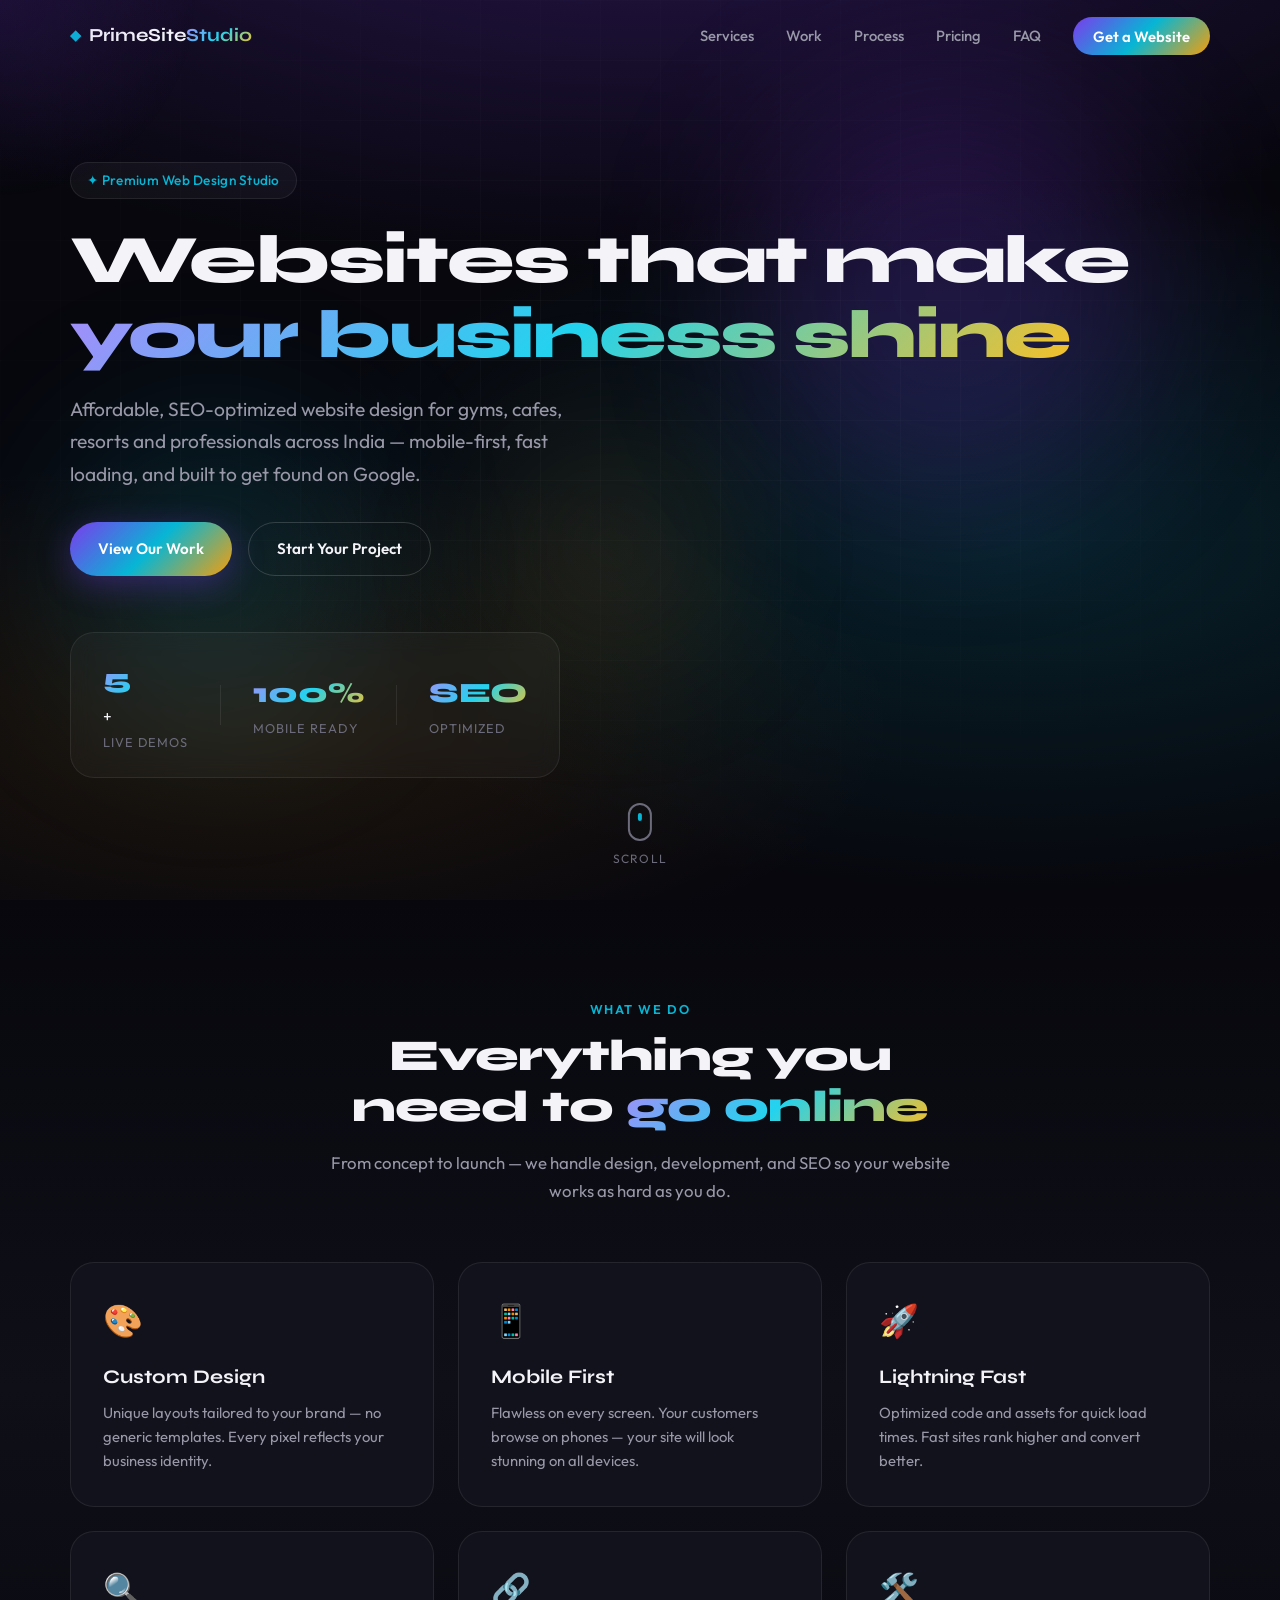
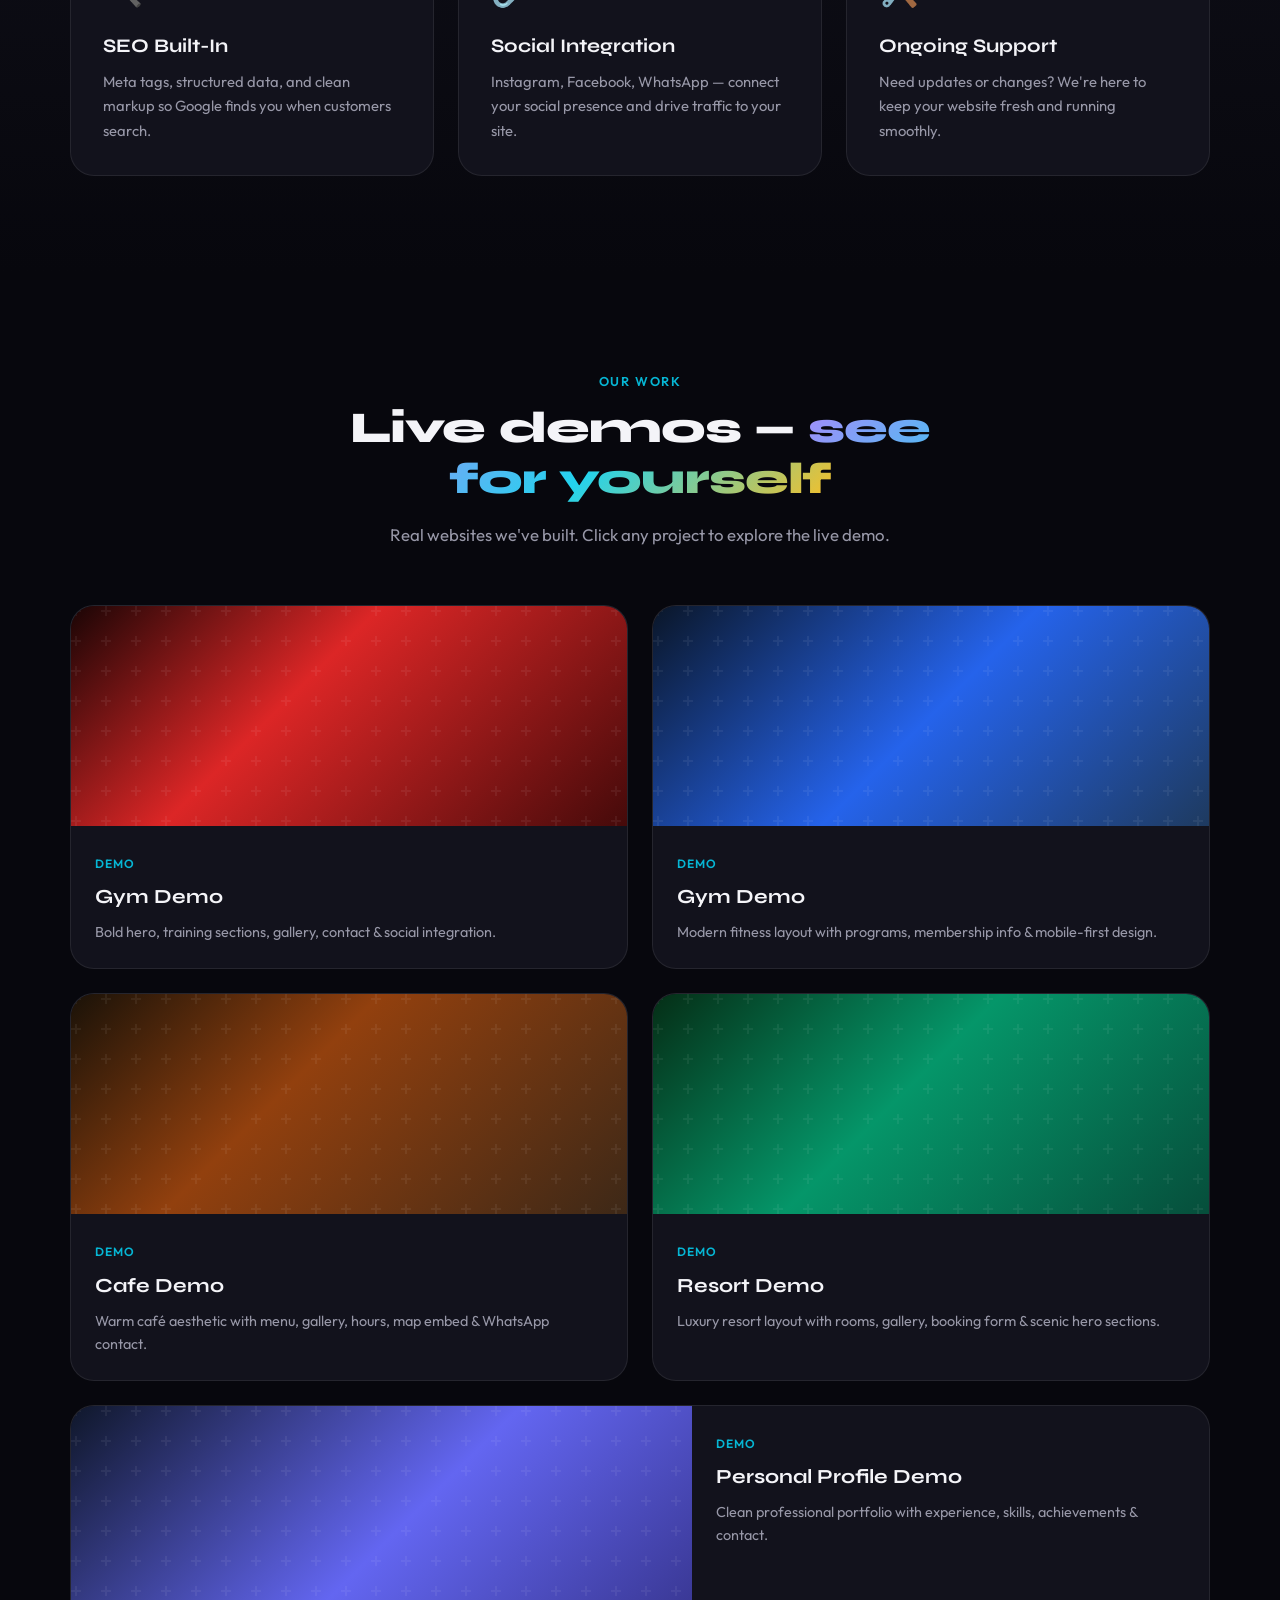
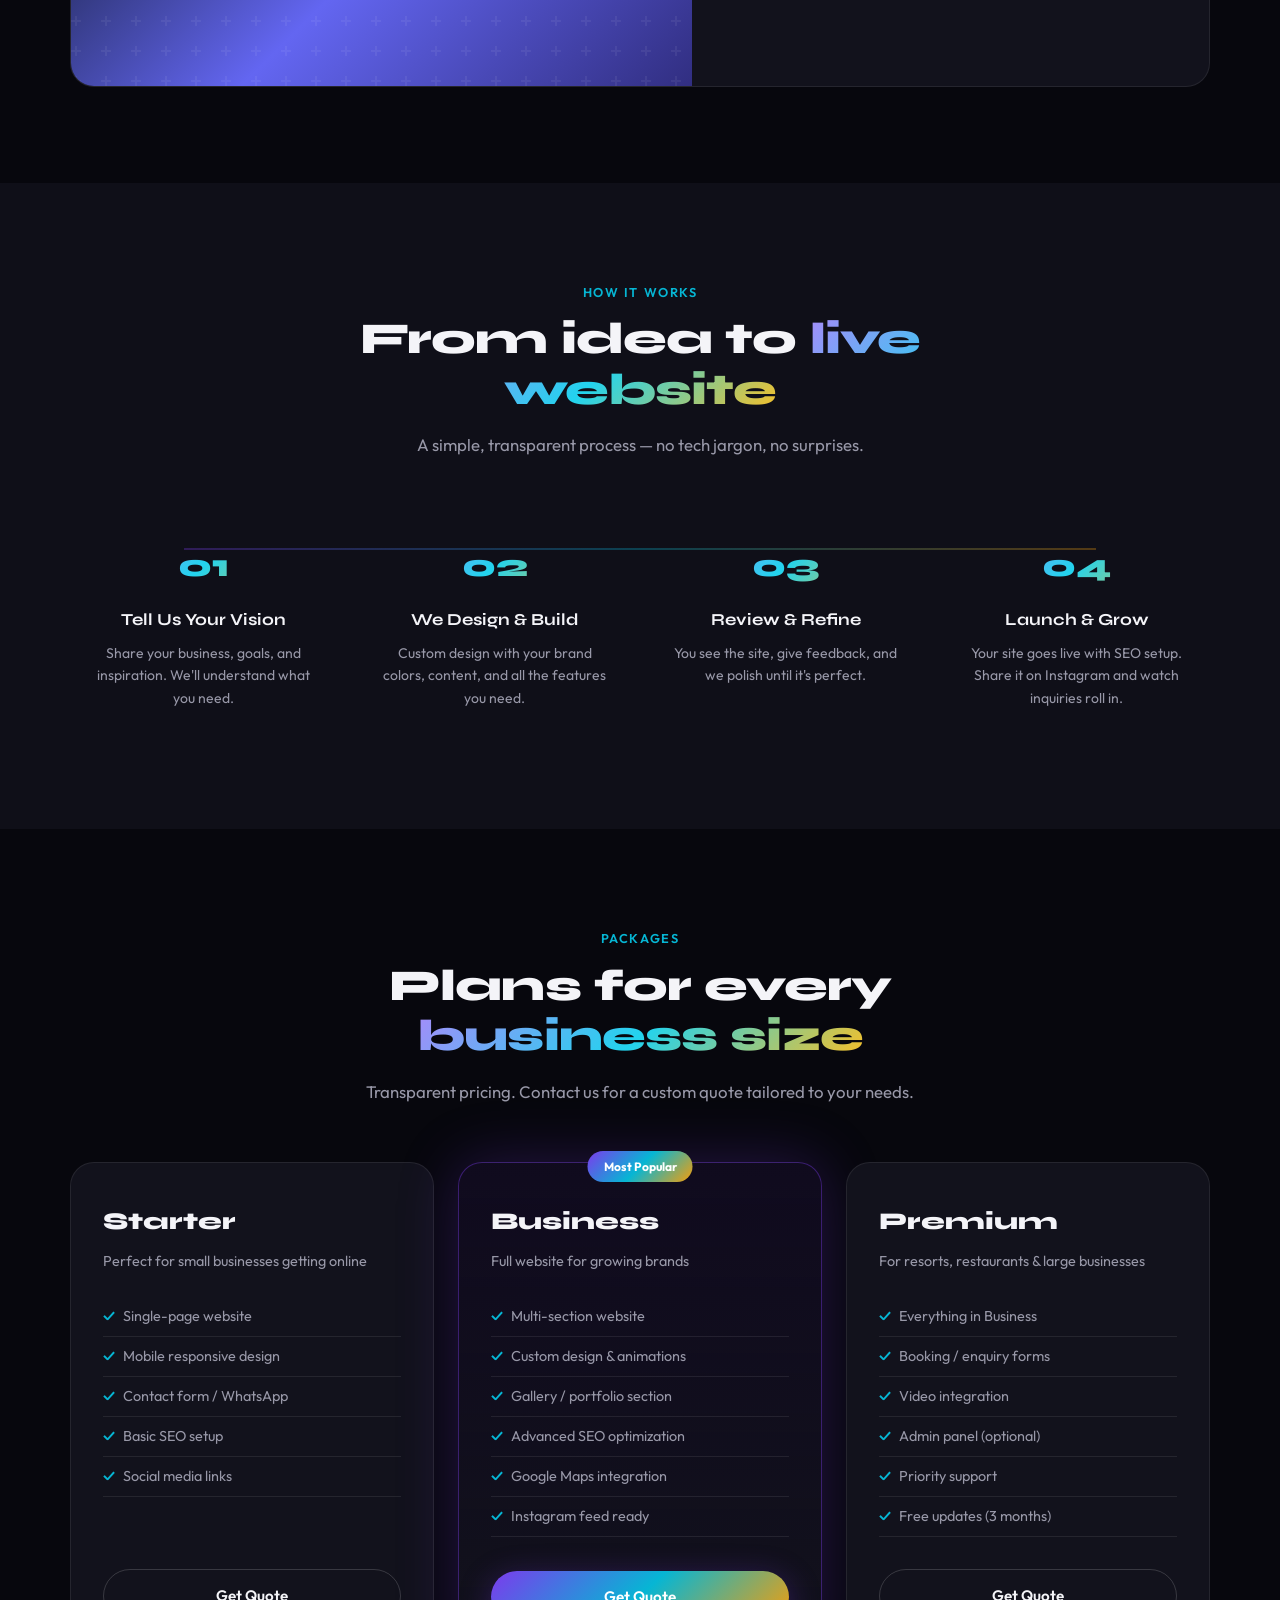
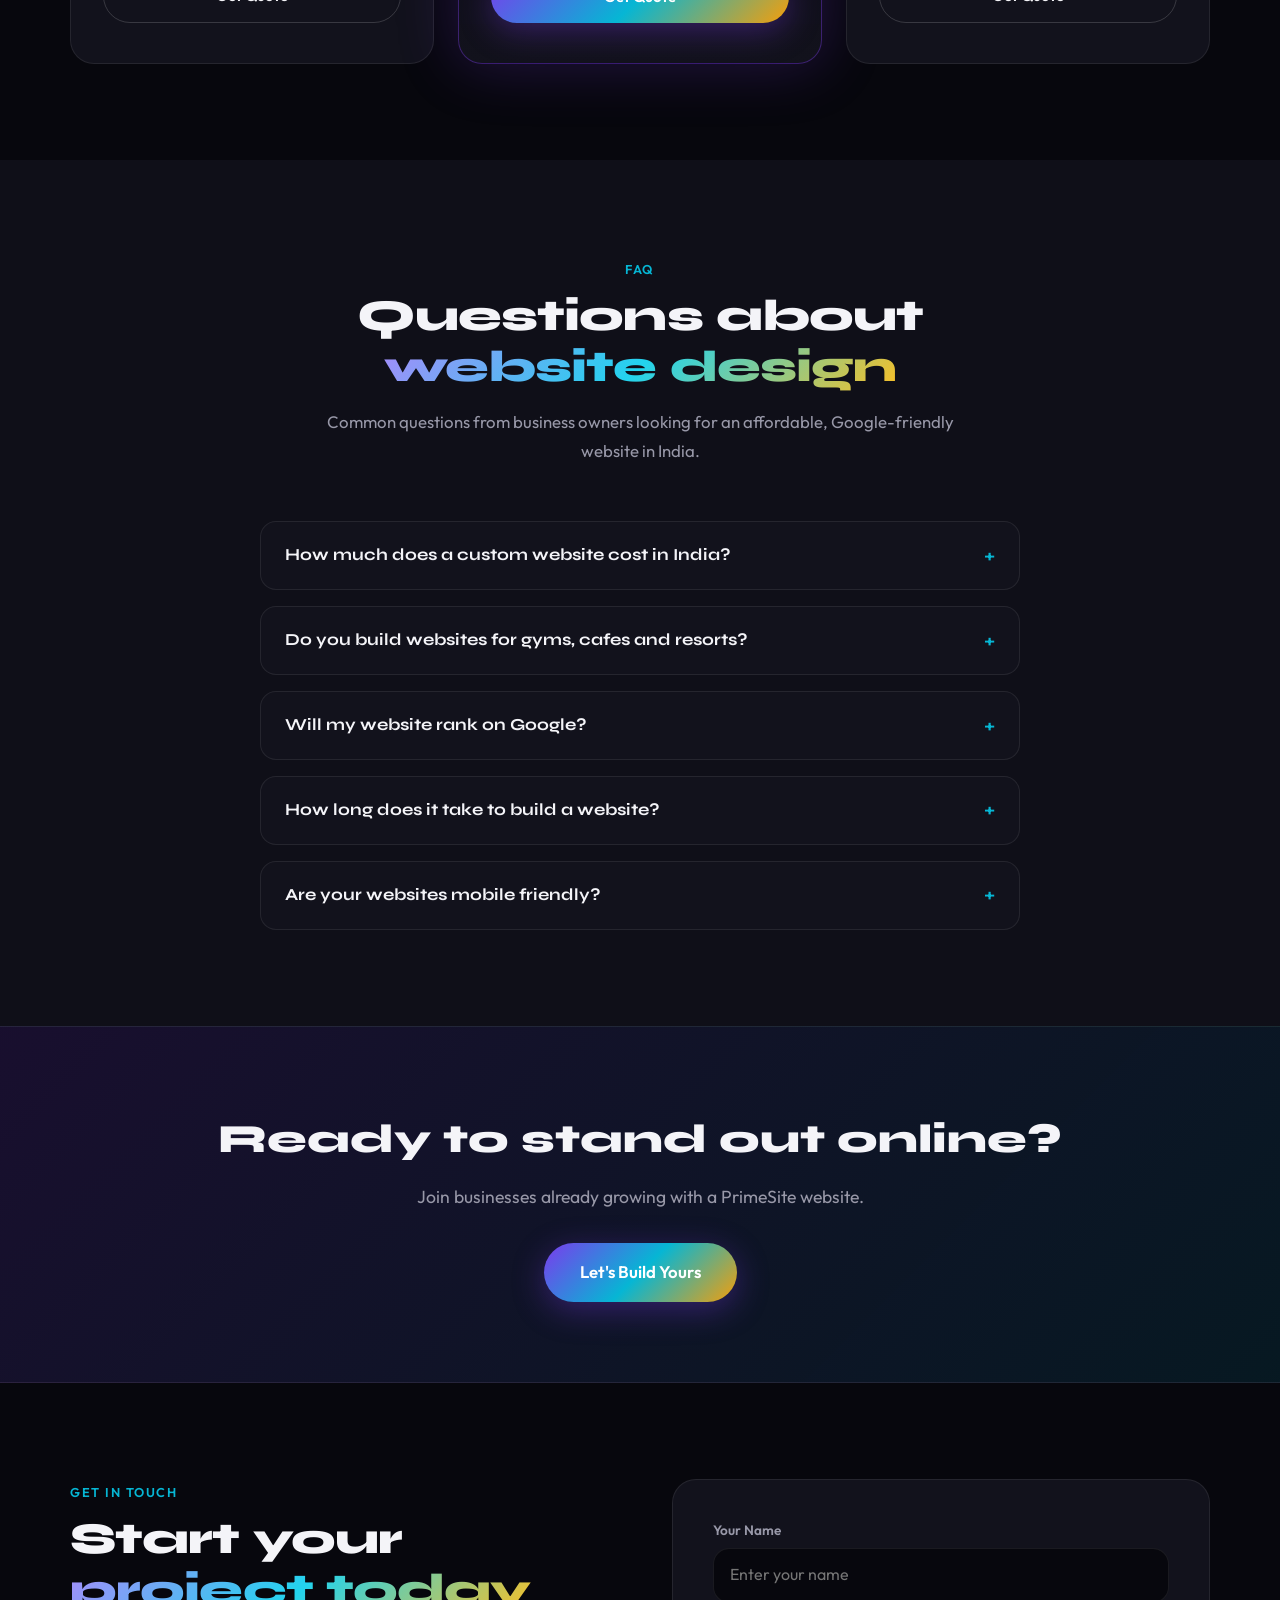
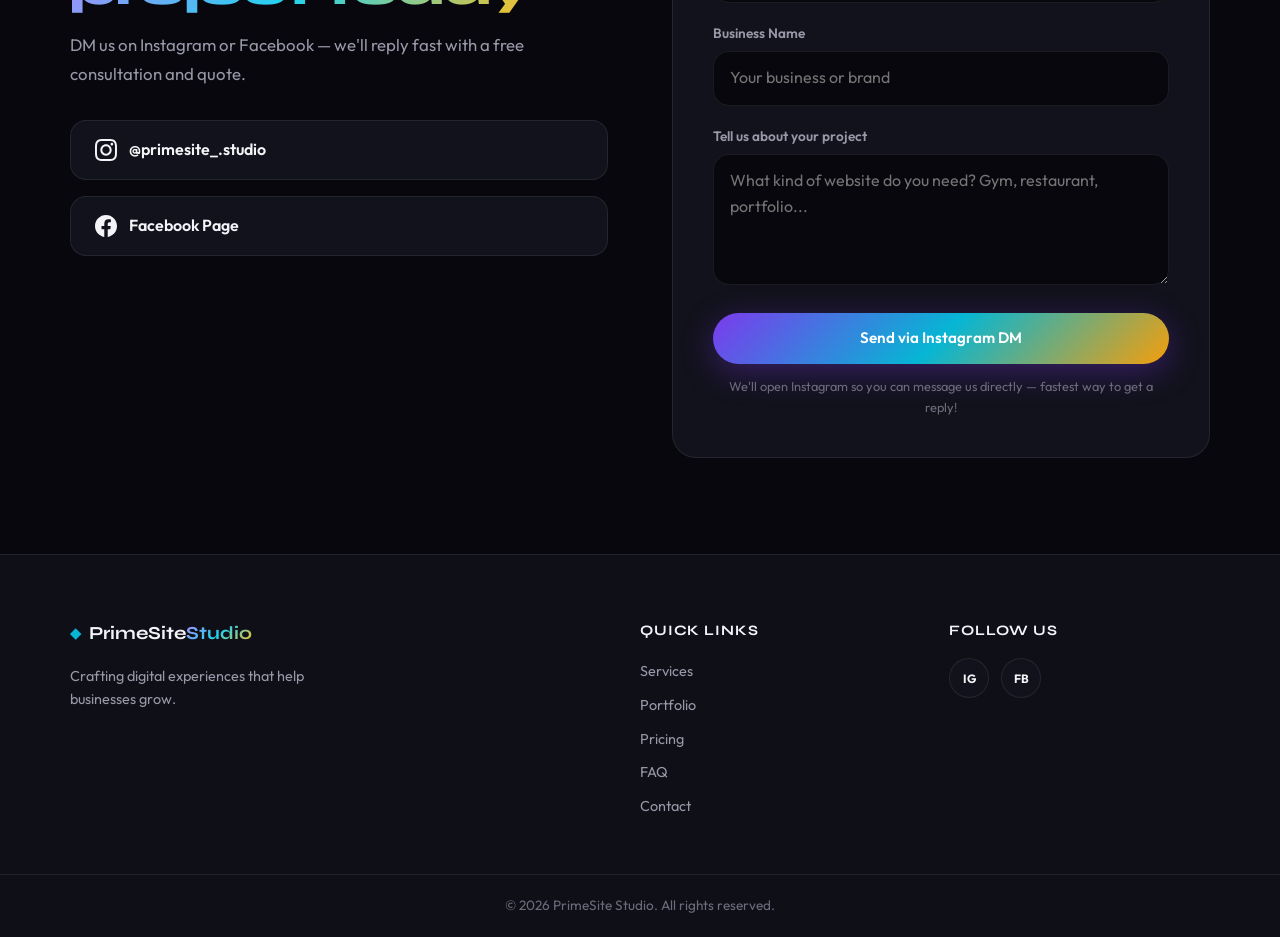
==== index.html @ 702c6ec3 "h" ====
<!DOCTYPE html>
<html lang="en">
<head>
  <meta charset="UTF-8">
  <meta name="viewport" content="width=device-width, initial-scale=1.0">
  <title>PrimeSite Studio | Affordable Website Design for Gyms, Cafes & Businesses in India</title>
  <meta name="description" content="PrimeSite Studio creates affordable, SEO-optimized websites for gyms, cafes, resorts & professionals in India. Mobile-first design, live demos & fast delivery. Get a free quote on Instagram.">
  <meta name="keywords" content="website design India, affordable website design, gym website design, cafe website, resort website, portfolio website, web design company India, PrimeSite Studio, custom website developer, SEO website India, small business website">
  <meta name="author" content="PrimeSite Studio">
  <meta name="robots" content="index, follow, max-image-preview:large, max-snippet:-1, max-video-preview:-1">
  <meta name="googlebot" content="index, follow">
  <meta name="geo.region" content="IN">
  <meta name="geo.placename" content="India">
  <meta name="language" content="English">
  <meta name="theme-color" content="#07070d">
  <link rel="canonical" href="https://primesitestudio1.github.io/primesite/">
  <link rel="alternate" hreflang="en-in" href="https://primesitestudio1.github.io/primesite/">
  <link rel="alternate" hreflang="x-default" href="https://primesitestudio1.github.io/primesite/">

  <meta property="og:type" content="website">
  <meta property="og:url" content="https://primesitestudio1.github.io/primesite/">
  <meta property="og:title" content="PrimeSite Studio | Affordable Website Design in India">
  <meta property="og:description" content="SEO-ready websites for gyms, cafes, resorts & businesses. See live demos. Free quote on Instagram @primesite_.studio">
  <meta property="og:site_name" content="PrimeSite Studio">
  <meta property="og:locale" content="en_IN">

  <meta name="twitter:card" content="summary_large_image">
  <meta name="twitter:title" content="PrimeSite Studio — Custom Website Design">
  <meta name="twitter:description" content="Stunning, mobile-first websites built for real businesses. View our portfolio and get in touch.">

  <link rel="icon" href="data:image/svg+xml,<svg xmlns='http://www.w3.org/2000/svg' viewBox='0 0 100 100'><text y='.9em' font-size='90'>⚡</text></svg>">

  <link rel="preconnect" href="https://fonts.googleapis.com">
  <link rel="preconnect" href="https://fonts.gstatic.com" crossorigin>
  <link href="https://fonts.googleapis.com/css2?family=Outfit:wght@300;400;500;600;700;800&family=Syne:wght@600;700;800&display=swap" rel="stylesheet">

  <link rel="stylesheet" href="css/style.css">

  <script type="application/ld+json">
  {
    "@context": "https://schema.org",
    "@graph": [
      {
        "@type": "Organization",
        "@id": "https://primesitestudio1.github.io/primesite/#organization",
        "name": "PrimeSite Studio",
        "url": "https://primesitestudio1.github.io/primesite/",
        "logo": "https://primesitestudio1.github.io/primesite/",
        "description": "Affordable custom website design for gyms, cafes, resorts and professionals in India.",
        "sameAs": [
          "https://www.instagram.com/primesite_.studio",
          "https://www.facebook.com/share/1CvKePkw2h/"
        ],
        "areaServed": { "@type": "Country", "name": "India" }
      },
      {
        "@type": "WebSite",
        "@id": "https://primesitestudio1.github.io/primesite/#website",
        "url": "https://primesitestudio1.github.io/primesite/",
        "name": "PrimeSite Studio",
        "description": "Affordable website design and SEO for businesses in India",
        "publisher": { "@id": "https://primesitestudio1.github.io/primesite/#organization" },
        "inLanguage": "en-IN"
      },
      {
        "@type": "ProfessionalService",
        "@id": "https://primesitestudio1.github.io/primesite/#service",
        "name": "PrimeSite Studio",
        "url": "https://primesitestudio1.github.io/primesite/",
        "image": "https://primesitestudio1.github.io/primesite/",
        "priceRange": "₹₹",
        "areaServed": "IN",
        "serviceType": ["Website Design", "Web Development", "SEO Optimization", "Mobile Website Design"],
        "description": "Custom website design for gyms, cafes, resorts, portfolios and small businesses across India.",
        "provider": { "@id": "https://primesitestudio1.github.io/primesite/#organization" }
      },
      {
        "@type": "FAQPage",
        "@id": "https://primesitestudio1.github.io/primesite/#faq",
        "mainEntity": [
          {
            "@type": "Question",
            "name": "How much does a custom website cost in India?",
            "acceptedAnswer": {
              "@type": "Answer",
              "text": "Website cost depends on pages and features. PrimeSite Studio offers Starter, Business and Premium packages for gyms, cafes, resorts and portfolios. Contact us on Instagram @primesite_.studio for a free custom quote."
            }
          },
          {
            "@type": "Question",
            "name": "Do you build websites for gyms, cafes and resorts?",
            "acceptedAnswer": {
              "@type": "Answer",
              "text": "Yes. PrimeSite Studio specializes in gym websites, cafe websites, resort websites and personal portfolio sites. View our live demos on the portfolio section."
            }
          },
          {
            "@type": "Question",
            "name": "Will my website rank on Google?",
            "acceptedAnswer": {
              "@type": "Answer",
              "text": "Every PrimeSite website includes SEO basics: optimized titles, meta descriptions, mobile-friendly design, fast loading and structured data. Ranking also depends on your content, location and how you promote the site."
            }
          },
          {
            "@type": "Question",
            "name": "How long does it take to build a website?",
            "acceptedAnswer": {
              "@type": "Answer",
              "text": "Most business websites are delivered within 5 to 14 days depending on content and features. We share progress for review before launch."
            }
          },
          {
            "@type": "Question",
            "name": "Are PrimeSite websites mobile friendly?",
            "acceptedAnswer": {
              "@type": "Answer",
              "text": "Yes. All websites are mobile-first and tested on phones and tablets. Google prioritizes mobile-friendly sites in search results."
            }
          }
        ]
      }
    ]
  }
  </script>
</head>
<body>
  <div class="cursor-glow" id="cursorGlow" aria-hidden="true"></div>

  <header class="header" id="header">
    <nav class="nav container" aria-label="Main navigation">
      <a href="#" class="logo" aria-label="PrimeSite Studio home">
        <span class="logo-icon">◆</span>
        <span class="logo-text">PrimeSite<span class="logo-accent">Studio</span></span>
      </a>
      <button class="nav-toggle" id="navToggle" aria-label="Toggle menu" aria-expanded="false">
        <span></span><span></span><span></span>
      </button>
      <ul class="nav-links" id="navLinks">
        <li><a href="#services">Services</a></li>
        <li><a href="#portfolio">Work</a></li>
        <li><a href="#process">Process</a></li>
        <li><a href="#pricing">Pricing</a></li>
        <li><a href="#faq">FAQ</a></li>
        <li><a href="#contact" class="nav-cta">Get a Website</a></li>
      </ul>
    </nav>
  </header>

  <main>
    <section class="hero" id="hero">
      <div class="hero-bg">
        
        <div class="hero-gradient"></div>
        <div class="hero-grid"></div>
        <div class="hero-orb hero-orb-1"></div>
        <div class="hero-orb hero-orb-2"></div>
        <div class="hero-orb hero-orb-3"></div>
      </div>
      
      
      <div class="container hero-content">
        <p class="hero-badge fade-up" data-delay="0">✦ Premium Web Design Studio</p>
        <h1 class="hero-title fade-up" data-delay="100">
          Websites that make<br>
          <span class="gradient-text">your business shine</span>
        </h1>
        <p class="hero-sub fade-up" data-delay="200">
          Affordable, SEO-optimized website design for gyms, cafes, resorts and professionals across India — mobile-first, fast loading, and built to get found on Google.
        </p>
        <div class="hero-actions fade-up" data-delay="300">
          <a href="#portfolio" class="btn btn-primary">View Our Work</a>
          <a href="#contact" class="btn btn-outline">Start Your Project</a>
        </div>
        <div class="hero-stats fade-up" data-delay="400">
          
          <div class="stat">
            <span class="stat-num" data-count="5">0</span>+
            <span class="stat-label">Live Demos</span>
          </div>
          <div class="stat-divider"></div>
          <div class="stat">
            <span class="stat-num">100%</span>
            <span class="stat-label">Mobile Ready</span>
          </div>
          <div class="stat-divider"></div>
          <div class="stat">
            <span class="stat-num">SEO</span>
            <span class="stat-label">Optimized</span>
          </div>
        </div>
      </div>
      <a href="#services" class="scroll-indicator" aria-label="Scroll down">
        <span class="scroll-mouse"></span>
        <span class="scroll-text">Scroll</span>
      </a>
    </section>

    <section class="section services" id="services">
      <div class="container">
        <div class="section-header fade-in">
          <span class="section-tag">What We Do</span>
          <h2 class="section-title">Everything you need to <span class="gradient-text">go online</span></h2>
          <p class="section-desc">From concept to launch — we handle design, development, and SEO so your website works as hard as you do.</p>
        </div>
        <div class="services-grid">
          <article class="service-card fade-up" data-delay="0">
            <div class="service-icon">🎨</div>
            <h3>Custom Design</h3>
            <p>Unique layouts tailored to your brand — no generic templates. Every pixel reflects your business identity.</p>
          </article>
          <article class="service-card fade-up" data-delay="100">
            <div class="service-icon">📱</div>
            <h3>Mobile First</h3>
            <p>Flawless on every screen. Your customers browse on phones — your site will look stunning on all devices.</p>
          </article>
          <article class="service-card fade-up" data-delay="200">
            <div class="service-icon">🚀</div>
            <h3>Lightning Fast</h3>
            <p>Optimized code and assets for quick load times. Fast sites rank higher and convert better.</p>
          </article>
          <article class="service-card fade-up" data-delay="300">
            <div class="service-icon">🔍</div>
            <h3>SEO Built-In</h3>
            <p>Meta tags, structured data, and clean markup so Google finds you when customers search.</p>
          </article>
          <article class="service-card fade-up" data-delay="400">
            <div class="service-icon">🔗</div>
            <h3>Social Integration</h3>
            <p>Instagram, Facebook, WhatsApp — connect your social presence and drive traffic to your site.</p>
          </article>
          <article class="service-card fade-up" data-delay="500">
            <div class="service-icon">🛠️</div>
            <h3>Ongoing Support</h3>
            <p>Need updates or changes? We're here to keep your website fresh and running smoothly.</p>
          </article>
        </div>
      </div>
    </section>

    <section class="section portfolio" id="portfolio">
      <div class="container">
        <div class="section-header fade-in">
          <span class="section-tag">Our Work</span>
          <h2 class="section-title">Live demos — <span class="gradient-text">see for yourself</span></h2>
          <p class="section-desc">Real websites we've built. Click any project to explore the live demo.</p>
        </div>
        <div class="portfolio-grid">
          <a href="https://primesitestudio1.github.io/gymmmmm/" target="_blank" rel="noopener noreferrer" class="portfolio-card fade-up" data-delay="0">
            <div class="portfolio-image portfolio-gym">
              <div class="portfolio-overlay">
                <span class="portfolio-link-text">View Live Demo →</span>
              </div>
            </div>
            <div class="portfolio-info">
              <span class="portfolio-category">Demo</span>
              <h3>Gym Demo</h3>
              <p>Bold hero, training sections, gallery, contact & social integration.</p>
            </div>
          </a>

          <a href="https://primesitestudio1.github.io/gymmmmmmm/" target="_blank" rel="noopener noreferrer" class="portfolio-card fade-up" data-delay="100">
            <div class="portfolio-image portfolio-gym2">
              <div class="portfolio-overlay">
                <span class="portfolio-link-text">View Live Demo →</span>
              </div>
            </div>
            <div class="portfolio-info">
              <span class="portfolio-category">Demo</span>
              <h3>Gym Demo</h3>
              <p>Modern fitness layout with programs, membership info & mobile-first design.</p>
            </div>
          </a>

          <a href="https://primesitestudio1.github.io/gymmmmm/cafe-demo/" target="_blank" rel="noopener noreferrer" class="portfolio-card fade-up" data-delay="200">
            <div class="portfolio-image portfolio-cafe">
              <div class="portfolio-overlay">
                <span class="portfolio-link-text">View Live Demo →</span>
              </div>
            </div>
            <div class="portfolio-info">
              <span class="portfolio-category">Demo</span>
              <h3>Cafe Demo</h3>
              <p>Warm café aesthetic with menu, gallery, hours, map embed & WhatsApp contact.</p>
            </div>
          </a>

          <a href="https://primesitestudio1.github.io/chitralekha-resort/" target="_blank" rel="noopener noreferrer" class="portfolio-card fade-up" data-delay="300">
            <div class="portfolio-image portfolio-resort">
              <div class="portfolio-overlay">
                <span class="portfolio-link-text">View Live Demo →</span>
              </div>
            </div>
            <div class="portfolio-info">
              <span class="portfolio-category">Demo</span>
              <h3>Resort Demo</h3>
              <p>Luxury resort layout with rooms, gallery, booking form & scenic hero sections.</p>
            </div>
          </a>

          <a href="https://primesitestudio1.github.io/shashank-portfolio/" target="_blank" rel="noopener noreferrer" class="portfolio-card fade-up portfolio-card-wide" data-delay="400">
            <div class="portfolio-image portfolio-portfolio">
              <div class="portfolio-overlay">
                <span class="portfolio-link-text">View Live Demo →</span>
              </div>
            </div>
            <div class="portfolio-info">
              <span class="portfolio-category">Demo</span>
              <h3>Personal Profile Demo</h3>
              <p>Clean professional portfolio with experience, skills, achievements & contact.</p>
            </div>
          </a>
        </div>
      </div>
    </section>

    <section class="section process" id="process">
      <div class="container">
        <div class="section-header fade-in">
          <span class="section-tag">How It Works</span>
          <h2 class="section-title">From idea to <span class="gradient-text">live website</span></h2>
          <p class="section-desc">A simple, transparent process — no tech jargon, no surprises.</p>
        </div>
        <div class="process-timeline">
          <div class="process-step fade-up" data-delay="0">
            
            
            <div class="process-num">01</div>
            <h3>Tell Us Your Vision</h3>
            <p>Share your business, goals, and inspiration. We'll understand what you need.</p>
          </div>
          <div class="process-step fade-up" data-delay="150">
            <div class="process-num">02</div>
            <h3>We Design & Build</h3>
            <p>Custom design with your brand colors, content, and all the features you need.</p>
          </div>
          <div class="process-step fade-up" data-delay="300">
            <div class="process-num">03</div>
            <h3>Review & Refine</h3>
            <p>You see the site, give feedback, and we polish until it's perfect.</p>
          </div>
          <div class="process-step fade-up" data-delay="450">
            <div class="process-num">04</div>
            <h3>Launch & Grow</h3>
            <p>Your site goes live with SEO setup. Share it on Instagram and watch inquiries roll in.</p>
          </div>
        </div>
      </div>
    </section>

    <section class="section pricing" id="pricing">
      <div class="container">
        <div class="section-header fade-in">
          <span class="section-tag">Packages</span>
          <h2 class="section-title">Plans for every <span class="gradient-text">business size</span></h2>
          <p class="section-desc">Transparent pricing. Contact us for a custom quote tailored to your needs.</p>
        </div>
        <div class="pricing-grid">
          <article class="pricing-card fade-up" data-delay="0">
            <h3>Starter</h3>
            <p class="pricing-desc">Perfect for small businesses getting online</p>
            <div class="pricing-features">
              <ul>
                <li>Single-page website</li>
                <li>Mobile responsive design</li>
                <li>Contact form / WhatsApp</li>
                <li>Basic SEO setup</li>
                <li>Social media links</li>
              </ul>
            </div>
            <a href="#contact" class="btn btn-outline btn-block">Get Quote</a>
          </article>

          <article class="pricing-card pricing-featured fade-up" data-delay="100">
            <div class="pricing-badge">Most Popular</div>
            <h3>Business</h3>
            <p class="pricing-desc">Full website for growing brands</p>
            <div class="pricing-features">
              <ul>
                <li>Multi-section website</li>
                <li>Custom design & animations</li>
                <li>Gallery / portfolio section</li>
                <li>Advanced SEO optimization</li>
                <li>Google Maps integration</li>
                <li>Instagram feed ready</li>
              </ul>
            </div>
            <a href="#contact" class="btn btn-primary btn-block">Get Quote</a>
          </article>

          <article class="pricing-card fade-up" data-delay="200">
            <h3>Premium</h3>
            <p class="pricing-desc">For resorts, restaurants & large businesses</p>
            <div class="pricing-features">
              <ul>
                <li>Everything in Business</li>
                <li>Booking / enquiry forms</li>
                <li>Video integration</li>
                <li>Admin panel (optional)</li>
                <li>Priority support</li>
                <li>Free updates (3 months)</li>
              </ul>
            </div>
            <a href="#contact" class="btn btn-outline btn-block">Get Quote</a>
          </article>
        </div>
      </div>
    </section>

    <section class="section faq" id="faq">
      
      
      <div class="container">
        <div class="section-header fade-in">
          <span class="section-tag">FAQ</span>
          <h2 class="section-title">Questions about <span class="gradient-text">website design</span></h2>
          <p class="section-desc">Common questions from business owners looking for an affordable, Google-friendly website in India.</p>
        </div>
        
        <div class="faq-list">
          <details class="faq-item fade-up" data-delay="0">
            <summary>How much does a custom website cost in India?</summary>
            <p>Cost depends on pages, design and features. We offer Starter, Business and Premium packages for gyms, cafes, resorts and portfolios. Message us on <a href="https://www.instagram.com/primesite_.studio" target="_blank" rel="noopener noreferrer">Instagram</a> for a free quote.</p>
          </details>
          <details class="faq-item fade-up" data-delay="100">
            <summary>Do you build websites for gyms, cafes and resorts?</summary>
            <p>Yes — that's our specialty. Check our live <a href="#portfolio">demos</a>: Gym Demo, Cafe Demo, Resort Demo and Personal Profile Demo.</p>
          </details>
          <details class="faq-item fade-up" data-delay="200">
            <summary>Will my website rank on Google?</summary>
            <p>We build every site with SEO basics: optimized titles, meta tags, mobile design, fast speed and structured data. Ranking also grows when you share your link on Instagram, Facebook and get customer reviews.</p>
          </details>
          <details class="faq-item fade-up" data-delay="300">
            <summary>How long does it take to build a website?</summary>
            <p>Most projects take 5–14 days depending on content and features. You review the site before we launch it live.</p>
          </details>
          <details class="faq-item fade-up" data-delay="400">
            <summary>Are your websites mobile friendly?</summary>
            <p>100% yes. Every site is mobile-first — Google ranks mobile-friendly websites higher, and most customers browse on phones.</p>
          </details>
        </div>
      </div>
    </section>

    <section class="cta-banner fade-in">
      <div class="container cta-inner">
        <h2>Ready to stand out online?</h2>
        <p>Join businesses already growing with a PrimeSite website.</p>
        <a href="#contact" class="btn btn-primary btn-lg">Let's Build Yours</a>
      </div>
    </section>

    <section class="section contact" id="contact">
      <div class="container">
        <div class="contact-grid">
          <div class="contact-info fade-up" data-delay="0">
            <span class="section-tag">Get In Touch</span>
            <h2 class="section-title">Start your <span class="gradient-text">project today</span></h2>
            <p class="section-desc">DM us on Instagram or Facebook — we'll reply fast with a free consultation and quote.</p>
            <div class="social-links">
              <a href="https://www.instagram.com/primesite_.studio?igsh=YTU2cm05NWRydXFz" target="_blank" rel="noopener noreferrer" class="social-btn social-insta" aria-label="Follow PrimeSite Studio on Instagram">
                <svg viewBox="0 0 24 24" fill="currentColor" aria-hidden="true"><path d="M12 2.163c3.204 0 3.584.012 4.85.07 3.252.148 4.771 1.691 4.919 4.919.058 1.265.069 1.645.069 4.849 0 3.205-.012 3.584-.069 4.849-.149 3.225-1.664 4.771-4.919 4.919-1.266.058-1.644.07-4.85.07-3.204 0-3.584-.012-4.849-.07-3.26-.149-4.771-1.699-4.919-4.92-.058-1.265-.07-1.644-.07-4.849 0-3.204.013-3.583.07-4.849.149-3.227 1.664-4.771 4.919-4.919 1.266-.057 1.645-.069 4.849-.069zm0-2.163c-3.259 0-3.667.014-4.947.072-4.358.2-6.78 2.618-6.98 6.98-.059 1.281-.073 1.689-.073 4.948 0 3.259.014 3.668.072 4.948.2 4.358 2.618 6.78 6.98 6.98 1.281.058 1.689.072 4.948.072 3.259 0 3.668-.014 4.948-.072 4.354-.2 6.782-2.618 6.979-6.98.059-1.28.073-1.689.073-4.948 0-3.259-.014-3.667-.072-4.947-.196-4.354-2.617-6.78-6.979-6.98-1.281-.059-1.69-.073-4.949-.073zm0 5.838c-3.403 0-6.162 2.759-6.162 6.162s2.759 6.163 6.162 6.163 6.162-2.759 6.162-6.163c0-3.403-2.759-6.162-6.162-6.162zm0 10.162c-2.209 0-4-1.79-4-4 0-2.209 1.791-4 4-4s4 1.791 4 4c0 2.21-1.791 4-4 4zm6.406-11.845c-.796 0-1.441.645-1.441 1.44s.645 1.44 1.441 1.44c.795 0 1.439-.645 1.439-1.44s-.644-1.44-1.439-1.44z"/></svg>
                @primesite_.studio
              </a>
              <a href="https://www.facebook.com/share/1CvKePkw2h/" target="_blank" rel="noopener noreferrer" class="social-btn social-fb" aria-label="Follow PrimeSite Studio on Facebook">
                <svg viewBox="0 0 24 24" fill="currentColor" aria-hidden="true"><path d="M24 12.073c0-6.627-5.373-12-12-12s-12 5.373-12 12c0 5.99 4.388 10.954 10.125 11.854v-8.385H7.078v-3.47h3.047V9.43c0-3.007 1.792-4.669 4.533-4.669 1.312 0 2.686.235 2.686.235v2.953H15.83c-1.491 0-1.956.925-1.956 1.874v2.25h3.328l-.532 3.47h-2.796v8.385C19.612 23.027 24 18.062 24 12.073z"/></svg>
                Facebook Page
              </a>
            </div>
          </div>
          <form class="contact-form fade-up" data-delay="150" id="contactForm" action="#" method="post">
            <div class="form-group">
              <label for="name">Your Name</label>
              <input type="text" id="name" name="name" required placeholder="Enter your name" autocomplete="name">
            </div>
            <div class="form-group">
              <label for="business">Business Name</label>
              <input type="text" id="business" name="business" placeholder="Your business or brand" autocomplete="organization">
            </div>
            
            <div class="form-group">
              <label for="message">Tell us about your project</label>
              <textarea id="message" name="message" rows="4" required placeholder="What kind of website do you need? Gym, restaurant, portfolio..."></textarea>
            </div>
            <button type="submit" class="btn btn-primary btn-block">Send via Instagram DM</button>
            <p class="form-note">We'll open Instagram so you can message us directly — fastest way to get a reply!</p>
          </form>
        </div>
      </div>
    </section>
  </main>

  <footer class="footer">
    <div class="container footer-inner">
      <div class="footer-brand">
        <a href="#" class="logo">
          <span class="logo-icon">◆</span>
          <span class="logo-text">PrimeSite<span class="logo-accent">Studio</span></span>
        </a>
        <p>Crafting digital experiences that help businesses grow.</p>
      </div>
      <div class="footer-links">
        <h4>Quick Links</h4>
        <ul>
          <li><a href="#services">Services</a></li>
          <li><a href="#portfolio">Portfolio</a></li>
          <li><a href="#pricing">Pricing</a></li>
          <li><a href="#faq">FAQ</a></li>
          <li><a href="#contact">Contact</a></li>
        </ul>
      </div>
      <div class="footer-social">
        <h4>Follow Us</h4>
        
        <div class="footer-social-icons">
          <a href="https://www.instagram.com/primesite_.studio?igsh=YTU2cm05NWRydXFz" target="_blank" rel="noopener noreferrer" aria-label="Instagram">IG</a>
          <a href="https://www.facebook.com/share/1CvKePkw2h/" target="_blank" rel="noopener noreferrer" aria-label="Facebook">FB</a>
        </div>
      </div>
    </div>
    <div class="footer-bottom">
      <div class="container">
        <p>&copy; <span id="year"></span> PrimeSite Studio. All rights reserved.</p>
      </div>
    </div>
  </footer>

  <script src="js/main.js"></script>
</body>
</html>
---- css/style.css ----
/* ===== PrimeSite Studio — Design System ===== */
:root {
  --bg: #07070d;
  --bg-elevated: #0f0f18;
  --bg-card: #12121c;
  --bg-card-hover: #181826;
  --border: rgba(255, 255, 255, 0.08);
  --border-hover: rgba(255, 255, 255, 0.16);
  --text: #f4f4f8;
  --text-muted: #9898a8;
  --text-dim: #6b6b7b;
  --accent-1: #7c3aed;
  --accent-2: #06b6d4;
  --accent-3: #f59e0b;
  --gradient: linear-gradient(135deg, #7c3aed 0%, #06b6d4 50%, #f59e0b 100%);
  --gradient-text: linear-gradient(135deg, #a78bfa, #22d3ee, #fbbf24);
  --shadow: 0 24px 80px rgba(0, 0, 0, 0.5);
  --shadow-glow: 0 0 60px rgba(124, 58, 237, 0.25);
  --radius: 16px;
  --radius-lg: 24px;
  --header-h: 72px;
  --transition: 0.35s cubic-bezier(0.4, 0, 0.2, 1);
  --font-body: 'Outfit', system-ui, sans-serif;
  --font-display: 'Syne', 'Outfit', sans-serif;
}

*, *::before, *::after {
  box-sizing: border-box;
  margin: 0;
  padding: 0;
}

html {
  scroll-behavior: smooth;
  scroll-padding-top: var(--header-h);
}

body {
  font-family: var(--font-body);
  background: var(--bg);
  color: var(--text);
  line-height: 1.6;
  overflow-x: hidden;
  -webkit-font-smoothing: antialiased;
}

img { max-width: 100%; display: block; }
a { color: inherit; text-decoration: none; }
ul { list-style: none; }
button, input, textarea { font: inherit; color: inherit; }

.container {
  width: min(1140px, calc(100% - 2rem));
  margin-inline: auto;
}

.gradient-text {
  background: var(--gradient-text);
  -webkit-background-clip: text;
  background-clip: text;
  -webkit-text-fill-color: transparent;
}

/* ===== Cursor Glow ===== */
.cursor-glow {
  position: fixed;
  width: 400px;
  height: 400px;
  border-radius: 50%;
  background: radial-gradient(circle, rgba(124, 58, 237, 0.12) 0%, transparent 70%);
  pointer-events: none;
  z-index: 9999;
  transform: translate(-50%, -50%);
  transition: opacity 0.3s;
  opacity: 0;
}

@media (hover: hover) and (pointer: fine) {
  .cursor-glow { opacity: 1; }
}

/* ===== Header ===== */
.header {
  position: fixed;
  top: 0;
  left: 0;
  right: 0;
  z-index: 1000;
  height: var(--header-h);
  transition: background var(--transition), backdrop-filter var(--transition), box-shadow var(--transition);
}

.header.scrolled {
  background: rgba(7, 7, 13, 0.85);
  backdrop-filter: blur(20px);
  box-shadow: 0 1px 0 var(--border);
}

.nav {
  display: flex;
  align-items: center;
  justify-content: space-between;
  height: 100%;
}

.logo {
  display: flex;
  align-items: center;
  gap: 0.5rem;
  font-family: var(--font-display);
  font-weight: 700;
  font-size: 1.15rem;
}

.logo-icon {
  color: var(--accent-2);
  font-size: 0.9rem;
}

.logo-accent {
  background: var(--gradient-text);
  -webkit-background-clip: text;
  background-clip: text;
  -webkit-text-fill-color: transparent;
}

.nav-links {
  display: flex;
  align-items: center;
  gap: 2rem;
}

.nav-links a {
  font-size: 0.925rem;
  font-weight: 500;
  color: var(--text-muted);
  transition: color var(--transition);
  position: relative;
}

.nav-links a:not(.nav-cta)::after {
  content: '';
  position: absolute;
  bottom: -4px;
  left: 0;
  width: 0;
  height: 2px;
  background: var(--gradient);
  transition: width var(--transition);
}

.nav-links a:not(.nav-cta):hover {
  color: var(--text);
}

.nav-links a:not(.nav-cta):hover::after {
  width: 100%;
}

.nav-cta {
  background: var(--gradient);
  color: #fff !important;
  padding: 0.6rem 1.25rem;
  border-radius: 999px;
  font-weight: 600 !important;
  transition: transform var(--transition), box-shadow var(--transition) !important;
}

.nav-cta:hover {
  transform: translateY(-2px);
  box-shadow: var(--shadow-glow);
}

.nav-cta::after { display: none !important; }

.nav-toggle {
  display: none;
  flex-direction: column;
  gap: 5px;
  background: none;
  border: none;
  cursor: pointer;
  padding: 4px;
}

.nav-toggle span {
  display: block;
  width: 24px;
  height: 2px;
  background: var(--text);
  transition: var(--transition);
  border-radius: 2px;
}

.nav-toggle.active span:nth-child(1) { transform: translateY(7px) rotate(45deg); }
.nav-toggle.active span:nth-child(2) { opacity: 0; }
.nav-toggle.active span:nth-child(3) { transform: translateY(-7px) rotate(-45deg); }

/* ===== Buttons ===== */
.btn {
  display: inline-flex;
  align-items: center;
  justify-content: center;
  gap: 0.5rem;
  padding: 0.85rem 1.75rem;
  border-radius: 999px;
  font-weight: 600;
  font-size: 0.95rem;
  border: none;
  cursor: pointer;
  transition: transform var(--transition), box-shadow var(--transition), background var(--transition);
}

.btn-primary {
  background: var(--gradient);
  color: #fff;
  box-shadow: 0 8px 32px rgba(124, 58, 237, 0.35);
}

.btn-primary:hover {
  transform: translateY(-3px);
  box-shadow: 0 12px 40px rgba(124, 58, 237, 0.5);
}

.btn-outline {
  background: transparent;
  color: var(--text);
  border: 1px solid var(--border-hover);
}

.btn-outline:hover {
  background: rgba(255, 255, 255, 0.05);
  border-color: rgba(255, 255, 255, 0.25);
  transform: translateY(-3px);
}

.btn-block { width: 100%; }
.btn-lg { padding: 1rem 2.25rem; font-size: 1.05rem; }

/* ===== Hero ===== */
.hero {
  position: relative;
  min-height: 100vh;
  display: flex;
  align-items: center;
  padding-top: var(--header-h);
  overflow: hidden;
}

.hero-bg {
  position: absolute;
  inset: 0;
  z-index: 0;
}

.hero-gradient {
  position: absolute;
  inset: 0;
  background:
    radial-gradient(ellipse 80% 50% at 50% -20%, rgba(124, 58, 237, 0.3), transparent),
    radial-gradient(ellipse 60% 40% at 80% 60%, rgba(6, 182, 212, 0.15), transparent),
    radial-gradient(ellipse 50% 30% at 20% 80%, rgba(245, 158, 11, 0.1), transparent);
}

.hero-grid {
  position: absolute;
  inset: 0;
  background-image:
    linear-gradient(rgba(255,255,255,0.03) 1px, transparent 1px),
    linear-gradient(90deg, rgba(255,255,255,0.03) 1px, transparent 1px);
  background-size: 60px 60px;
  mask-image: radial-gradient(ellipse 70% 60% at 50% 40%, black, transparent);
}

.hero-orb {
  position: absolute;
  border-radius: 50%;
  filter: blur(80px);
  animation: float 8s ease-in-out infinite;
}

.hero-orb-1 {
  width: 400px;
  height: 400px;
  background: rgba(124, 58, 237, 0.2);
  top: 10%;
  right: 10%;
}

.hero-orb-2 {
  width: 300px;
  height: 300px;
  background: rgba(6, 182, 212, 0.15);
  bottom: 20%;
  left: 5%;
  animation-delay: -3s;
}

.hero-orb-3 {
  width: 200px;
  height: 200px;
  background: rgba(245, 158, 11, 0.12);
  top: 50%;
  left: 40%;
  animation-delay: -5s;
}

@keyframes float {
  0%, 100% { transform: translate(0, 0) scale(1); }
  33% { transform: translate(30px, -20px) scale(1.05); }
  66% { transform: translate(-20px, 15px) scale(0.95); }
}

.hero-content {
  position: relative;
  z-index: 1;
  padding: 4rem 0 6rem;
}

.hero-badge {
  display: inline-block;
  padding: 0.4rem 1rem;
  border-radius: 999px;
  border: 1px solid var(--border);
  background: rgba(255, 255, 255, 0.04);
  font-size: 0.85rem;
  font-weight: 500;
  color: var(--accent-2);
  margin-bottom: 1.5rem;
  letter-spacing: 0.02em;
}

.hero-title {
  font-family: var(--font-display);
  font-size: clamp(2.5rem, 6vw, 4.25rem);
  font-weight: 800;
  line-height: 1.1;
  letter-spacing: -0.03em;
  margin-bottom: 1.25rem;
}

.hero-sub {
  font-size: clamp(1rem, 2vw, 1.2rem);
  color: var(--text-muted);
  max-width: 540px;
  margin-bottom: 2rem;
  line-height: 1.7;
}

.hero-actions {
  display: flex;
  flex-wrap: wrap;
  gap: 1rem;
  margin-bottom: 3.5rem;
}

.hero-stats {
  display: flex;
  align-items: center;
  gap: 2rem;
  flex-wrap: wrap;
  padding: 1.5rem 2rem;
  background: rgba(255, 255, 255, 0.03);
  border: 1px solid var(--border);
  border-radius: var(--radius-lg);
  backdrop-filter: blur(10px);
  width: fit-content;
}

.stat {
  display: flex;
  flex-direction: column;
  gap: 0.15rem;
}

.stat-num {
  font-family: var(--font-display);
  font-size: 1.75rem;
  font-weight: 800;
  background: var(--gradient-text);
  -webkit-background-clip: text;
  background-clip: text;
  -webkit-text-fill-color: transparent;
}

.stat-label {
  font-size: 0.8rem;
  color: var(--text-dim);
  text-transform: uppercase;
  letter-spacing: 0.08em;
}

.stat-divider {
  width: 1px;
  height: 40px;
  background: var(--border);
}

.scroll-indicator {
  position: absolute;
  bottom: 2rem;
  left: 50%;
  transform: translateX(-50%);
  display: flex;
  flex-direction: column;
  align-items: center;
  gap: 0.5rem;
  color: var(--text-dim);
  font-size: 0.75rem;
  letter-spacing: 0.1em;
  text-transform: uppercase;
  animation: bounce 2s ease-in-out infinite;
  z-index: 1;
}

.scroll-mouse {
  width: 24px;
  height: 38px;
  border: 2px solid var(--text-dim);
  border-radius: 12px;
  position: relative;
}

.scroll-mouse::after {
  content: '';
  position: absolute;
  top: 8px;
  left: 50%;
  transform: translateX(-50%);
  width: 4px;
  height: 8px;
  background: var(--accent-2);
  border-radius: 2px;
  animation: scroll-wheel 2s ease-in-out infinite;
}

@keyframes bounce {
  0%, 100% { transform: translateX(-50%) translateY(0); }
  50% { transform: translateX(-50%) translateY(8px); }
}

@keyframes scroll-wheel {
  0%, 100% { opacity: 1; transform: translateX(-50%) translateY(0); }
  50% { opacity: 0.3; transform: translateX(-50%) translateY(10px); }
}

/* ===== Sections ===== */
.section {
  padding: 6rem 0;
  position: relative;
}

.section-header {
  text-align: center;
  max-width: 640px;
  margin: 0 auto 3.5rem;
}

.section-tag {
  display: inline-block;
  font-size: 0.8rem;
  font-weight: 600;
  text-transform: uppercase;
  letter-spacing: 0.12em;
  color: var(--accent-2);
  margin-bottom: 0.75rem;
}

.section-title {
  font-family: var(--font-display);
  font-size: clamp(1.75rem, 4vw, 2.75rem);
  font-weight: 800;
  line-height: 1.15;
  letter-spacing: -0.02em;
  margin-bottom: 1rem;
}

.section-desc {
  color: var(--text-muted);
  font-size: 1.05rem;
  line-height: 1.7;
}

/* ===== Services ===== */
.services {
  background: linear-gradient(180deg, var(--bg) 0%, var(--bg-elevated) 50%, var(--bg) 100%);
}

.services-grid {
  display: grid;
  grid-template-columns: repeat(auto-fit, minmax(280px, 1fr));
  gap: 1.5rem;
}

.service-card {
  padding: 2rem;
  background: var(--bg-card);
  border: 1px solid var(--border);
  border-radius: var(--radius-lg);
  transition: transform var(--transition), border-color var(--transition), box-shadow var(--transition);
}

.service-card:hover {
  transform: translateY(-6px);
  border-color: var(--border-hover);
  box-shadow: var(--shadow-glow);
}

.service-icon {
  font-size: 2rem;
  margin-bottom: 1rem;
}

.service-card h3 {
  font-family: var(--font-display);
  font-size: 1.2rem;
  font-weight: 700;
  margin-bottom: 0.5rem;
}

.service-card p {
  color: var(--text-muted);
  font-size: 0.925rem;
  line-height: 1.65;
}

/* ===== Portfolio ===== */
.portfolio-grid {
  display: grid;
  grid-template-columns: repeat(2, 1fr);
  gap: 1.5rem;
}

.portfolio-card {
  display: block;
  background: var(--bg-card);
  border: 1px solid var(--border);
  border-radius: var(--radius-lg);
  overflow: hidden;
  transition: transform var(--transition), box-shadow var(--transition);
}

.portfolio-card:hover {
  transform: translateY(-8px);
  box-shadow: var(--shadow);
}

.portfolio-card-wide {
  grid-column: 1 / -1;
  display: grid;
  grid-template-columns: 1.2fr 1fr;
}

.portfolio-card-wide .portfolio-image {
  min-height: 280px;
}

.portfolio-image {
  position: relative;
  height: 220px;
  overflow: hidden;
}

.portfolio-gym {
  background: linear-gradient(135deg, #1a0505 0%, #dc2626 40%, #450a0a 100%);
}

.portfolio-gym2 {
  background: linear-gradient(135deg, #0a1628 0%, #2563eb 50%, #1e3a5f 100%);
}

.portfolio-restaurant {
  background: linear-gradient(135deg, #1c1008 0%, #b45309 45%, #451a03 100%);
}

.portfolio-cafe {
  background: linear-gradient(135deg, #1a1208 0%, #92400e 40%, #3d2817 100%);
}

.portfolio-resort {
  background: linear-gradient(135deg, #052e16 0%, #059669 45%, #064e3b 100%);
}

.portfolio-portfolio {
  background: linear-gradient(135deg, #0f172a 0%, #6366f1 50%, #312e81 100%);
}

.portfolio-image::before {
  content: '';
  position: absolute;
  inset: 0;
  background: url("data:image/svg+xml,%3Csvg width='60' height='60' viewBox='0 0 60 60' xmlns='http://www.w3.org/2000/svg'%3E%3Cg fill='none' fill-rule='evenodd'%3E%3Cg fill='%23ffffff' fill-opacity='0.06'%3E%3Cpath d='M36 34v-4h-2v4h-4v2h4v4h2v-4h4v-2h-4zm0-30V0h-2v4h-4v2h4v4h2V6h4V4h-4zM6 34v-4H4v4H0v2h4v4h2v-4h4v-2H6zM6 4V0H4v4H0v2h4v4h2V6h4V4H6z'/%3E%3C/g%3E%3C/g%3E%3C/svg%3E");
}

.portfolio-overlay {
  position: absolute;
  inset: 0;
  background: rgba(0, 0, 0, 0.5);
  display: flex;
  align-items: center;
  justify-content: center;
  opacity: 0;
  transition: opacity var(--transition);
}

.portfolio-card:hover .portfolio-overlay {
  opacity: 1;
}

.portfolio-link-text {
  font-weight: 600;
  font-size: 1rem;
  padding: 0.75rem 1.5rem;
  background: rgba(255, 255, 255, 0.15);
  backdrop-filter: blur(10px);
  border-radius: 999px;
  border: 1px solid rgba(255, 255, 255, 0.2);
}

.portfolio-info {
  padding: 1.5rem;
}

.portfolio-category {
  font-size: 0.75rem;
  font-weight: 600;
  text-transform: uppercase;
  letter-spacing: 0.08em;
  color: var(--accent-2);
}

.portfolio-info h3 {
  font-family: var(--font-display);
  font-size: 1.25rem;
  font-weight: 700;
  margin: 0.35rem 0 0.5rem;
}

.portfolio-info p {
  color: var(--text-muted);
  font-size: 0.9rem;
  line-height: 1.6;
}

/* ===== Process ===== */
.process {
  background: var(--bg-elevated);
}

.process-timeline {
  display: grid;
  grid-template-columns: repeat(4, 1fr);
  gap: 1.5rem;
  position: relative;
}

.process-timeline::before {
  content: '';
  position: absolute;
  top: 2rem;
  left: 10%;
  right: 10%;
  height: 2px;
  background: linear-gradient(90deg, var(--accent-1), var(--accent-2), var(--accent-3));
  opacity: 0.3;
}

.process-step {
  text-align: center;
  padding: 1.5rem 1rem;
  position: relative;
}

.process-num {
  font-family: var(--font-display);
  font-size: 2rem;
  font-weight: 800;
  background: var(--gradient-text);
  -webkit-background-clip: text;
  background-clip: text;
  -webkit-text-fill-color: transparent;
  margin-bottom: 1rem;
}

.process-step h3 {
  font-family: var(--font-display);
  font-size: 1.05rem;
  font-weight: 700;
  margin-bottom: 0.5rem;
}

.process-step p {
  color: var(--text-muted);
  font-size: 0.875rem;
  line-height: 1.6;
}

/* ===== Pricing ===== */
.pricing-grid {
  display: grid;
  grid-template-columns: repeat(3, 1fr);
  gap: 1.5rem;
  align-items: stretch;
}

.pricing-card {
  position: relative;
  padding: 2.5rem 2rem;
  background: var(--bg-card);
  border: 1px solid var(--border);
  border-radius: var(--radius-lg);
  display: flex;
  flex-direction: column;
  transition: transform var(--transition), box-shadow var(--transition);
}

.pricing-card:hover {
  transform: translateY(-4px);
}

.pricing-featured {
  border-color: rgba(124, 58, 237, 0.4);
  background: linear-gradient(180deg, rgba(124, 58, 237, 0.08) 0%, var(--bg-card) 100%);
  box-shadow: var(--shadow-glow);
}

.pricing-badge {
  position: absolute;
  top: -12px;
  left: 50%;
  transform: translateX(-50%);
  background: var(--gradient);
  color: #fff;
  font-size: 0.75rem;
  font-weight: 700;
  padding: 0.35rem 1rem;
  border-radius: 999px;
  white-space: nowrap;
}

.pricing-card h3 {
  font-family: var(--font-display);
  font-size: 1.5rem;
  font-weight: 800;
  margin-bottom: 0.5rem;
}

.pricing-desc {
  color: var(--text-muted);
  font-size: 0.9rem;
  margin-bottom: 1.5rem;
}

.pricing-features {
  flex: 1;
  margin-bottom: 2rem;
}

.pricing-features li {
  padding: 0.5rem 0;
  font-size: 0.9rem;
  color: var(--text-muted);
  border-bottom: 1px solid var(--border);
  position: relative;
  padding-left: 1.25rem;
}

.pricing-features li::before {
  content: '✓';
  position: absolute;
  left: 0;
  color: var(--accent-2);
  font-weight: 700;
}

/* ===== FAQ ===== */
.faq {
  background: var(--bg-elevated);
}

.faq-list {
  max-width: 760px;
  margin: 0 auto;
  display: flex;
  flex-direction: column;
  gap: 1rem;
}

.faq-item {
  background: var(--bg-card);
  border: 1px solid var(--border);
  border-radius: var(--radius);
  overflow: hidden;
  transition: border-color var(--transition);
}

.faq-item:hover,
.faq-item[open] {
  border-color: rgba(124, 58, 237, 0.35);
}

.faq-item summary {
  padding: 1.25rem 1.5rem;
  font-family: var(--font-display);
  font-weight: 700;
  font-size: 1.05rem;
  cursor: pointer;
  list-style: none;
  position: relative;
  padding-right: 2.5rem;
}

.faq-item summary::-webkit-details-marker { display: none; }

.faq-item summary::after {
  content: '+';
  position: absolute;
  right: 1.5rem;
  top: 50%;
  transform: translateY(-50%);
  font-size: 1.25rem;
  color: var(--accent-2);
  transition: transform var(--transition);
}

.faq-item[open] summary::after {
  content: '−';
}

.faq-item p {
  padding: 0 1.5rem 1.25rem;
  color: var(--text-muted);
  font-size: 0.95rem;
  line-height: 1.7;
}

.faq-item a {
  color: var(--accent-2);
  text-decoration: underline;
  text-underline-offset: 3px;
}

/* ===== CTA Banner ===== */
.cta-banner {
  padding: 5rem 0;
  background: linear-gradient(135deg, rgba(124, 58, 237, 0.15) 0%, rgba(6, 182, 212, 0.1) 100%);
  border-top: 1px solid var(--border);
  border-bottom: 1px solid var(--border);
}

.cta-inner {
  text-align: center;
}

.cta-inner h2 {
  font-family: var(--font-display);
  font-size: clamp(1.75rem, 4vw, 2.5rem);
  font-weight: 800;
  margin-bottom: 0.75rem;
}

.cta-inner p {
  color: var(--text-muted);
  font-size: 1.1rem;
  margin-bottom: 2rem;
}

/* ===== Contact ===== */
.contact-grid {
  display: grid;
  grid-template-columns: 1fr 1fr;
  gap: 4rem;
  align-items: start;
}

.contact-info .section-title,
.contact-info .section-desc {
  text-align: left;
}

.social-links {
  display: flex;
  flex-direction: column;
  gap: 1rem;
  margin-top: 2rem;
}

.social-btn {
  display: inline-flex;
  align-items: center;
  gap: 0.75rem;
  padding: 1rem 1.5rem;
  border-radius: var(--radius);
  border: 1px solid var(--border);
  background: var(--bg-card);
  font-weight: 600;
  transition: transform var(--transition), border-color var(--transition), box-shadow var(--transition);
}

.social-btn svg {
  width: 22px;
  height: 22px;
}

.social-btn:hover {
  transform: translateX(6px);
  border-color: var(--border-hover);
  box-shadow: var(--shadow-glow);
}

.social-insta:hover { border-color: rgba(225, 48, 108, 0.4); }
.social-fb:hover { border-color: rgba(24, 119, 242, 0.4); }

.contact-form {
  padding: 2.5rem;
  background: var(--bg-card);
  border: 1px solid var(--border);
  border-radius: var(--radius-lg);
}

.form-group {
  margin-bottom: 1.25rem;
}

.form-group label {
  display: block;
  font-size: 0.85rem;
  font-weight: 600;
  margin-bottom: 0.4rem;
  color: var(--text-muted);
}

.form-group input,
.form-group textarea {
  width: 100%;
  padding: 0.85rem 1rem;
  background: var(--bg);
  border: 1px solid var(--border);
  border-radius: var(--radius);
  transition: border-color var(--transition), box-shadow var(--transition);
  resize: vertical;
}

.form-group input:focus,
.form-group textarea:focus {
  outline: none;
  border-color: var(--accent-1);
  box-shadow: 0 0 0 3px rgba(124, 58, 237, 0.15);
}

.form-note {
  margin-top: 0.75rem;
  font-size: 0.8rem;
  color: var(--text-dim);
  text-align: center;
}

/* ===== Footer ===== */
.footer {
  background: var(--bg-elevated);
  border-top: 1px solid var(--border);
  padding-top: 4rem;
}

.footer-inner {
  display: grid;
  grid-template-columns: 2fr 1fr 1fr;
  gap: 3rem;
  padding-bottom: 3rem;
}

.footer-brand p {
  color: var(--text-muted);
  font-size: 0.9rem;
  margin-top: 1rem;
  max-width: 280px;
}

.footer-links h4,
.footer-social h4 {
  font-family: var(--font-display);
  font-size: 0.9rem;
  font-weight: 700;
  margin-bottom: 1rem;
  text-transform: uppercase;
  letter-spacing: 0.06em;
}

.footer-links li {
  margin-bottom: 0.5rem;
}

.footer-links a {
  color: var(--text-muted);
  font-size: 0.9rem;
  transition: color var(--transition);
}

.footer-links a:hover { color: var(--text); }

.footer-social-icons {
  display: flex;
  gap: 0.75rem;
}

.footer-social-icons a {
  width: 40px;
  height: 40px;
  display: flex;
  align-items: center;
  justify-content: center;
  border-radius: 50%;
  background: var(--bg-card);
  border: 1px solid var(--border);
  font-size: 0.75rem;
  font-weight: 700;
  transition: transform var(--transition), border-color var(--transition);
}

.footer-social-icons a:hover {
  transform: translateY(-3px);
  border-color: var(--accent-2);
}

.footer-bottom {
  padding: 1.25rem 0;
  border-top: 1px solid var(--border);
}

.footer-bottom p {
  text-align: center;
  font-size: 0.85rem;
  color: var(--text-dim);
}

/* ===== Scroll Animations ===== */
.fade-up,
.fade-in,
.fade-left,
.fade-right {
  opacity: 0;
  transition: opacity 0.8s cubic-bezier(0.4, 0, 0.2, 1),
              transform 0.8s cubic-bezier(0.4, 0, 0.2, 1);
}

.fade-up { transform: translateY(40px); }
.fade-in { transform: scale(0.96); }
.fade-left { transform: translateX(-40px); }
.fade-right { transform: translateX(40px); }

.fade-up.visible,
.fade-in.visible,
.fade-left.visible,
.fade-right.visible {
  opacity: 1;
  transform: translate(0) scale(1);
}

/* ===== Responsive ===== */
@media (max-width: 992px) {
  .portfolio-grid { grid-template-columns: 1fr; }
  .portfolio-card-wide { grid-template-columns: 1fr; }
  .process-timeline { grid-template-columns: repeat(2, 1fr); }
  .process-timeline::before { display: none; }
  .pricing-grid { grid-template-columns: 1fr; max-width: 420px; margin-inline: auto; }
  .contact-grid { grid-template-columns: 1fr; gap: 2.5rem; }
  .footer-inner { grid-template-columns: 1fr 1fr; }
}

@media (max-width: 768px) {
  .nav-toggle { display: flex; }

  .nav-links {
    position: fixed;
    top: var(--header-h);
    left: 0;
    right: 0;
    background: rgba(7, 7, 13, 0.97);
    backdrop-filter: blur(20px);
    flex-direction: column;
    padding: 2rem;
    gap: 1.5rem;
    transform: translateY(-120%);
    opacity: 0;
    transition: transform var(--transition), opacity var(--transition);
    border-bottom: 1px solid var(--border);
  }

  .nav-links.open {
    transform: translateY(0);
    opacity: 1;
  }

  .hero-stats { width: 100%; justify-content: center; }
  .stat-divider { display: none; }
  .process-timeline { grid-template-columns: 1fr; }
  .footer-inner { grid-template-columns: 1fr; text-align: center; }
  .footer-brand p { margin-inline: auto; }
  .footer-social-icons { justify-content: center; }
  .social-links { align-items: stretch; }
}

@media (prefers-reduced-motion: reduce) {
  *, *::before, *::after {
    animation-duration: 0.01ms !important;
    animation-iteration-count: 1 !important;
    transition-duration: 0.01ms !important;
  }

  html { scroll-behavior: auto; }

  .fade-up, .fade-in, .fade-left, .fade-right {
    opacity: 1;
    transform: none;
  }
}
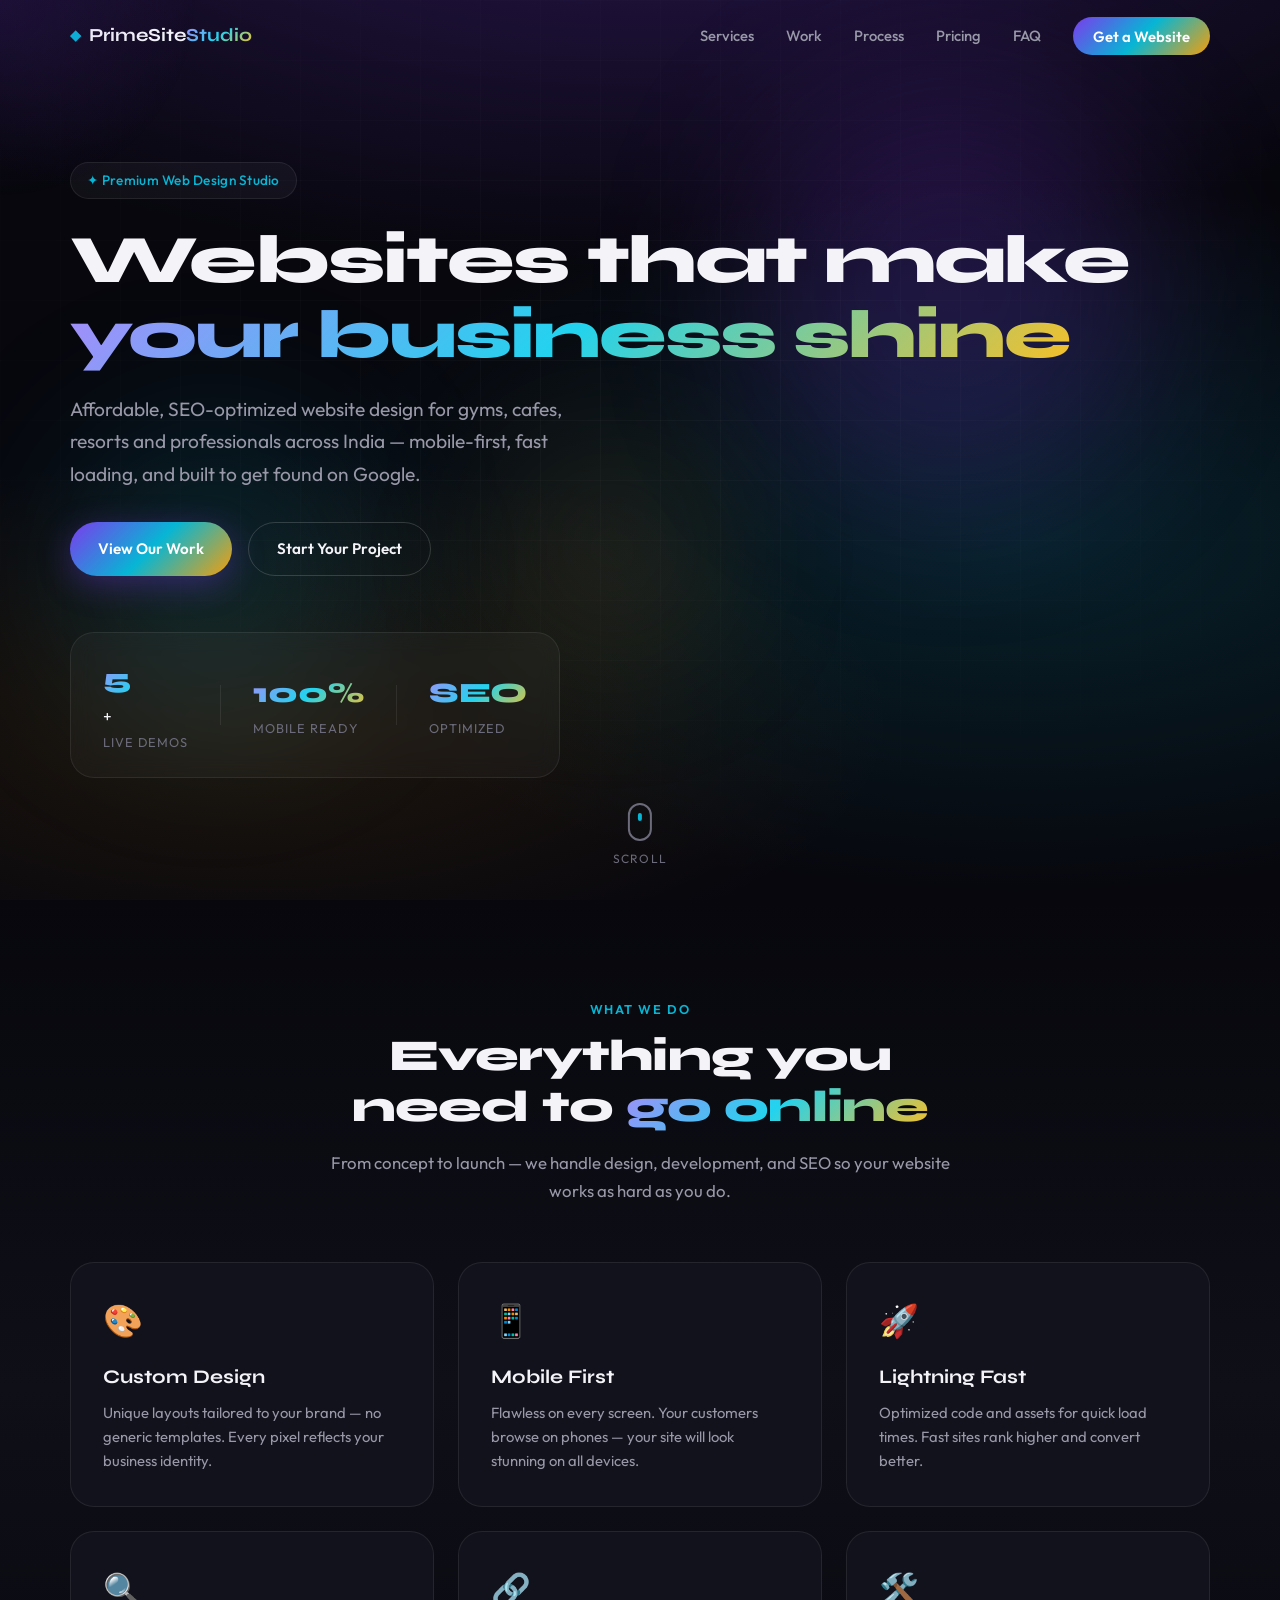
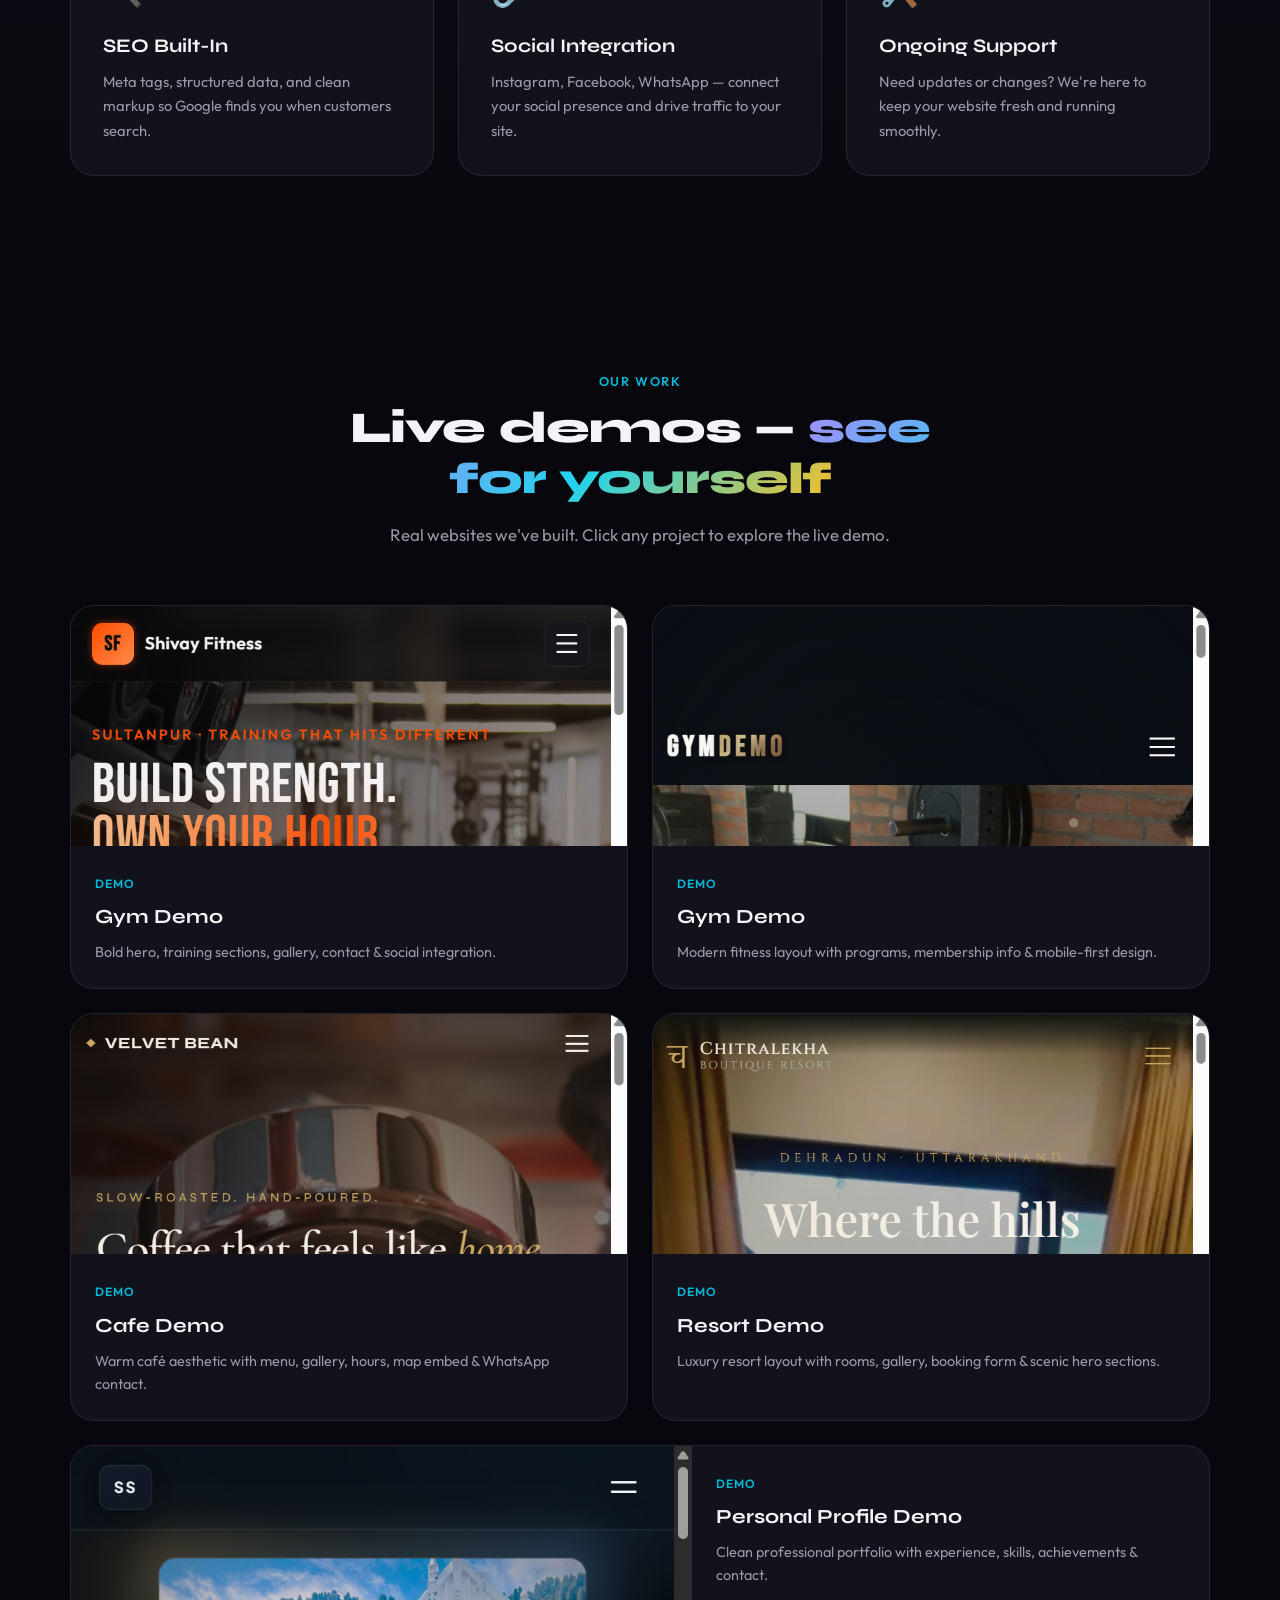
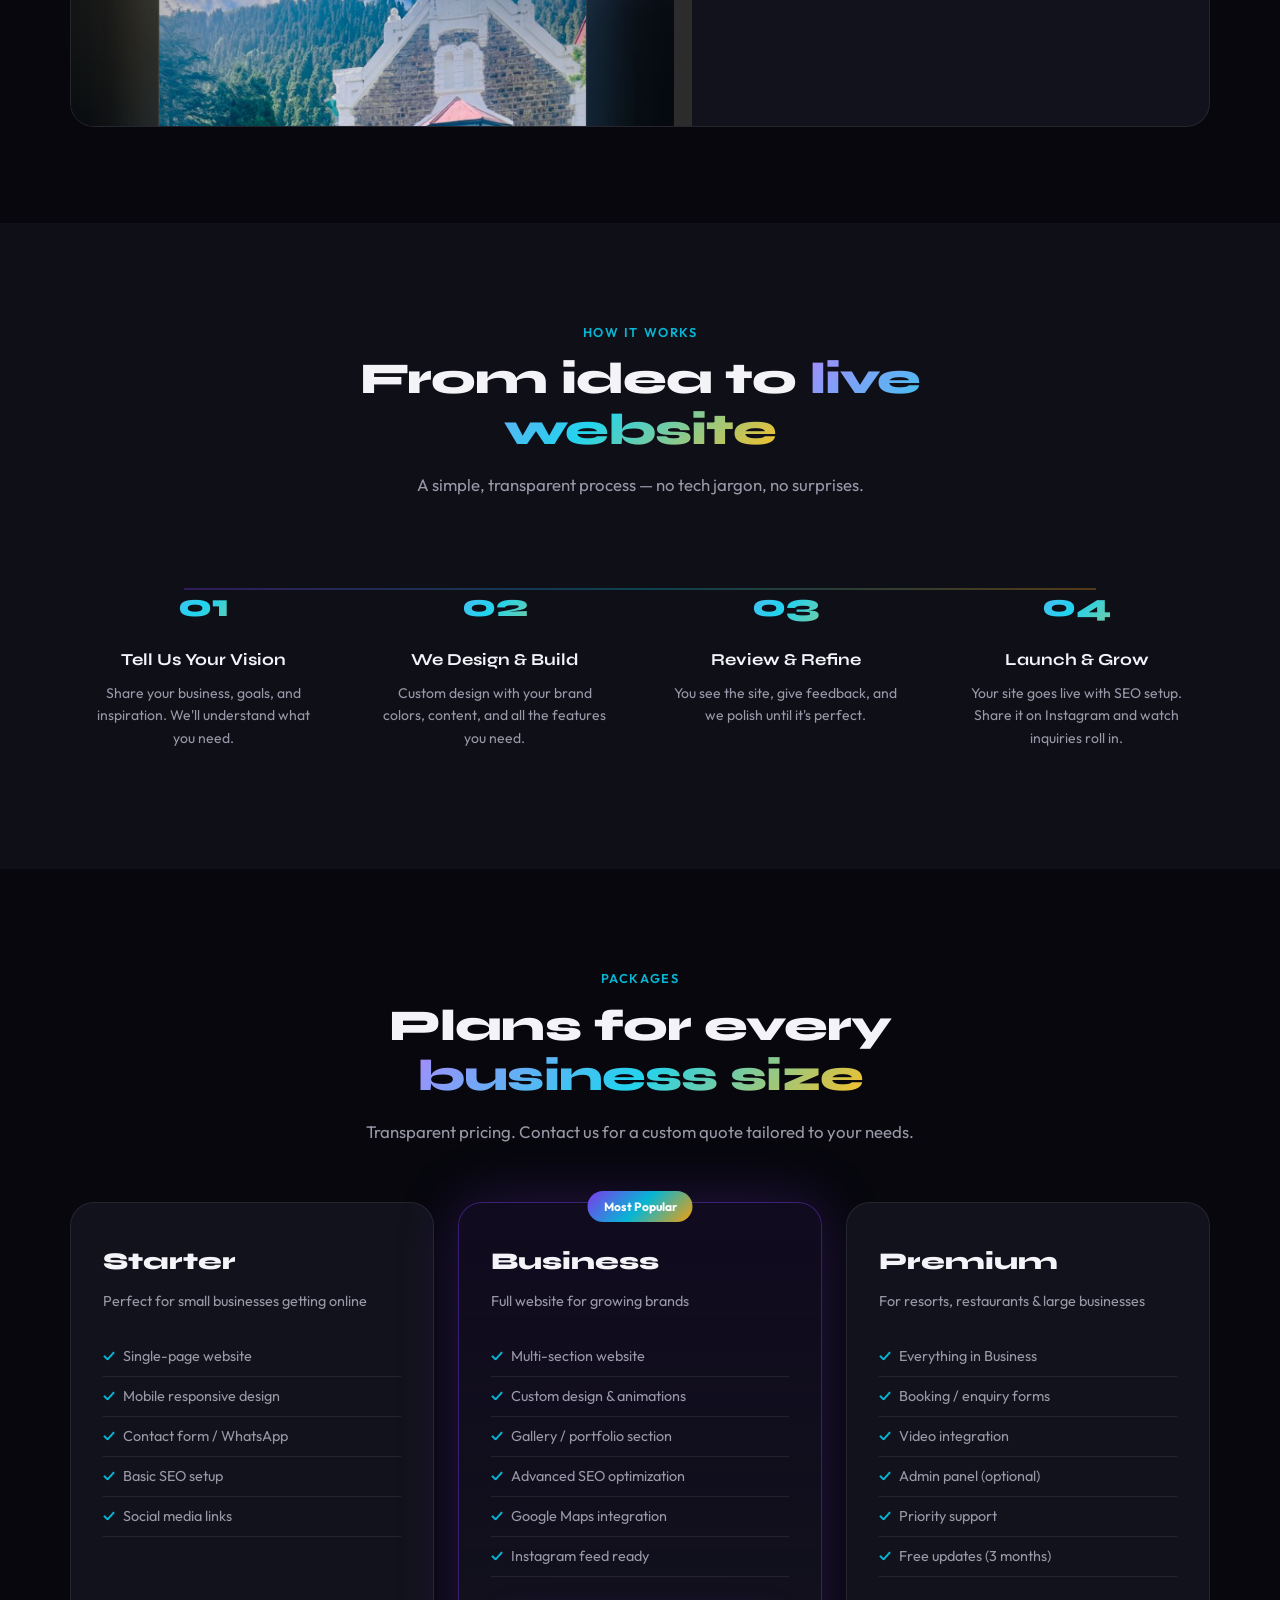
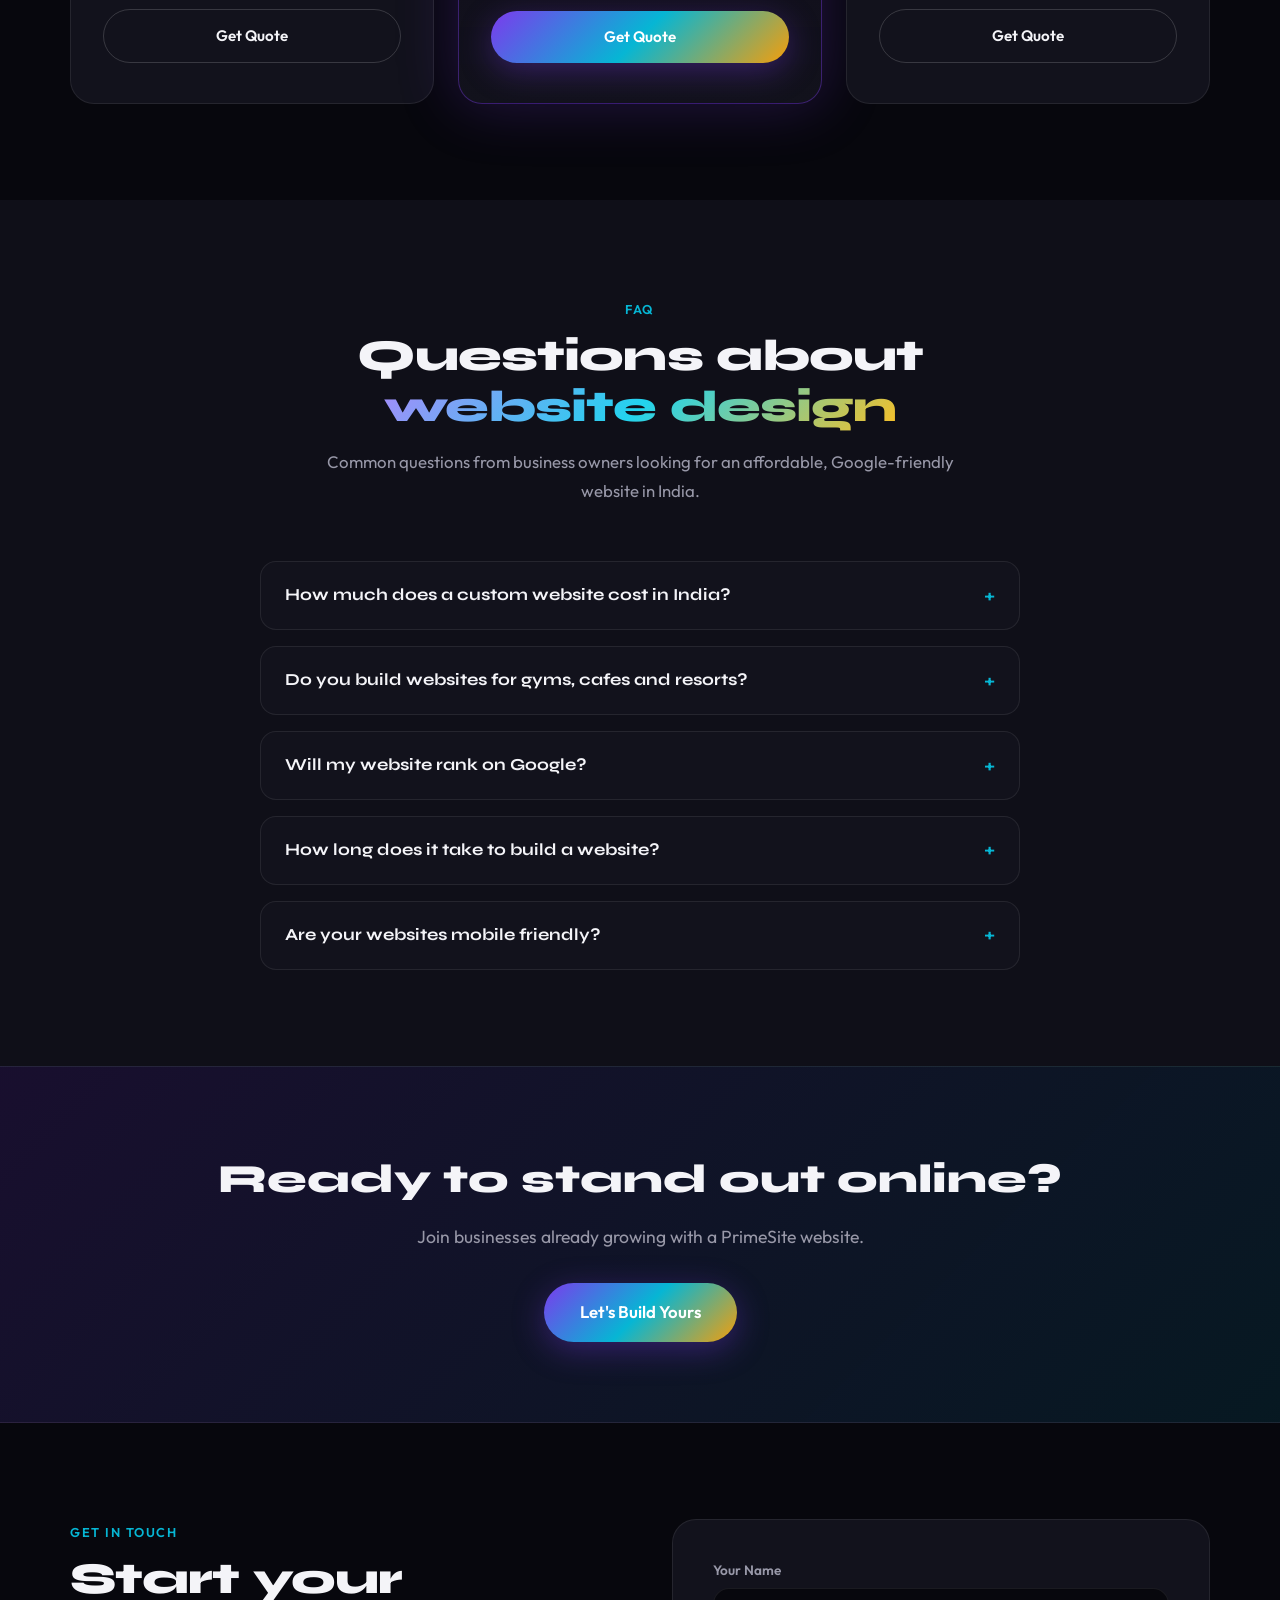
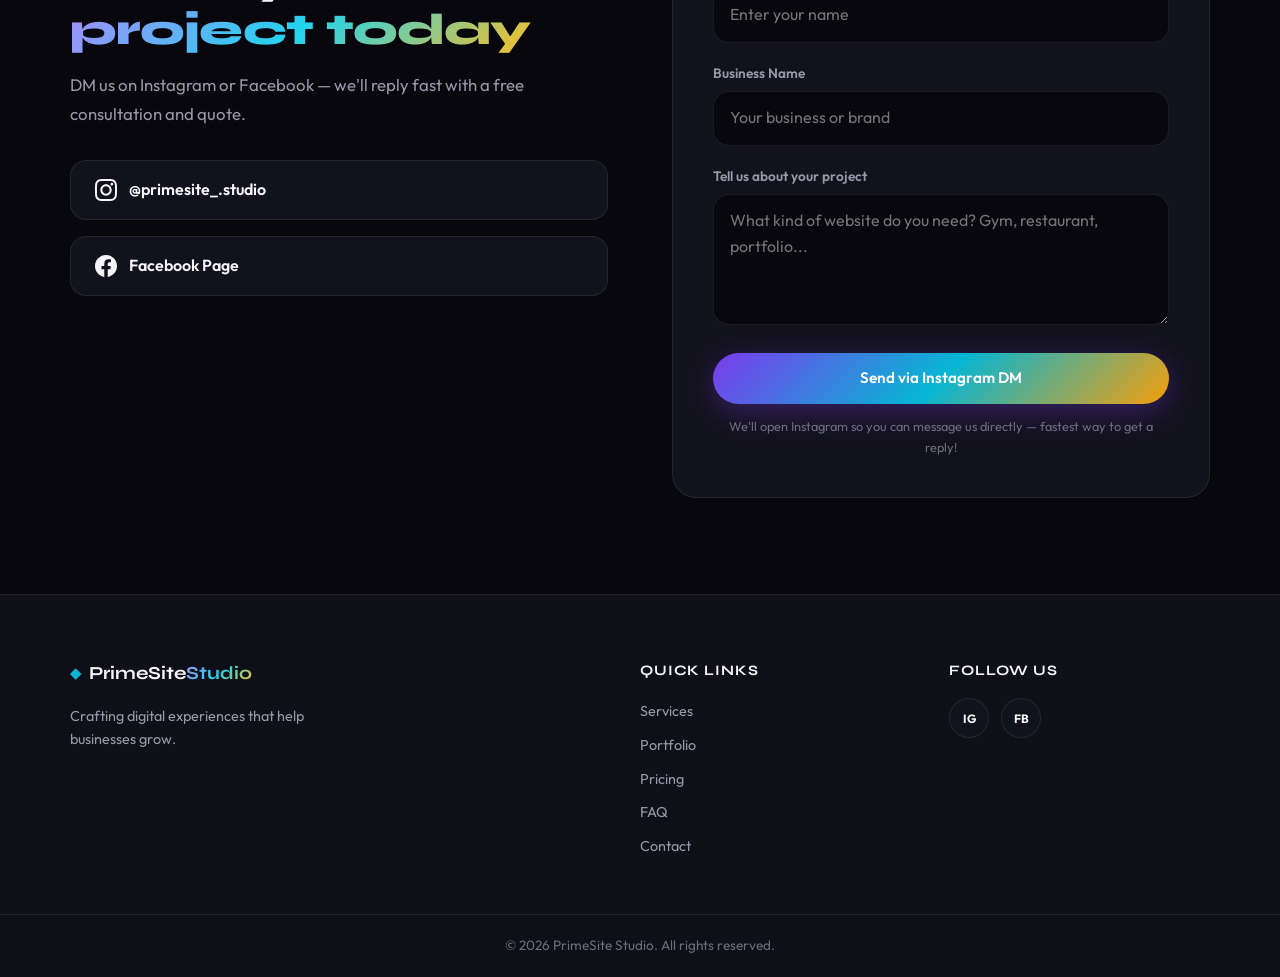
==== commit b7f8539c: "s" ====
--- a/index.html
+++ b/index.html
@@ -34,7 +34,7 @@
   <link rel="preconnect" href="https://fonts.gstatic.com" crossorigin>
   <link href="https://fonts.googleapis.com/css2?family=Outfit:wght@300;400;500;600;700;800&family=Syne:wght@600;700;800&display=swap" rel="stylesheet">
 
-  <link rel="stylesheet" href="css/style.css">
+  <link rel="stylesheet" href="css/style.css?v=4">
 
   <script type="application/ld+json">
   {
@@ -247,7 +247,8 @@
         </div>
         <div class="portfolio-grid">
           <a href="https://primesitestudio1.github.io/gymmmmm/" target="_blank" rel="noopener noreferrer" class="portfolio-card fade-up" data-delay="0">
-            <div class="portfolio-image portfolio-gym">
+            <div class="portfolio-image">
+              <img src="images/portfolio/gym-demo.png" alt="Gym website demo preview" width="800" height="450" loading="eager" decoding="async">
               <div class="portfolio-overlay">
                 <span class="portfolio-link-text">View Live Demo →</span>
               </div>
@@ -260,7 +261,8 @@
           </a>
 
           <a href="https://primesitestudio1.github.io/gymmmmmmm/" target="_blank" rel="noopener noreferrer" class="portfolio-card fade-up" data-delay="100">
-            <div class="portfolio-image portfolio-gym2">
+            <div class="portfolio-image">
+              <img src="images/portfolio/gym-demo-2.png" alt="Gym website demo preview" width="800" height="450" loading="lazy" decoding="async">
               <div class="portfolio-overlay">
                 <span class="portfolio-link-text">View Live Demo →</span>
               </div>
@@ -273,7 +275,8 @@
           </a>
 
           <a href="https://primesitestudio1.github.io/gymmmmm/cafe-demo/" target="_blank" rel="noopener noreferrer" class="portfolio-card fade-up" data-delay="200">
-            <div class="portfolio-image portfolio-cafe">
+            <div class="portfolio-image">
+              <img src="images/portfolio/cafe-demo.png" alt="Cafe website demo preview" width="800" height="450" loading="lazy" decoding="async">
               <div class="portfolio-overlay">
                 <span class="portfolio-link-text">View Live Demo →</span>
               </div>
@@ -286,7 +289,8 @@
           </a>
 
           <a href="https://primesitestudio1.github.io/chitralekha-resort/" target="_blank" rel="noopener noreferrer" class="portfolio-card fade-up" data-delay="300">
-            <div class="portfolio-image portfolio-resort">
+            <div class="portfolio-image">
+              <img src="images/portfolio/resort-demo.png" alt="Resort website demo preview" width="800" height="450" loading="lazy" decoding="async">
               <div class="portfolio-overlay">
                 <span class="portfolio-link-text">View Live Demo →</span>
               </div>
@@ -299,7 +303,8 @@
           </a>
 
           <a href="https://primesitestudio1.github.io/shashank-portfolio/" target="_blank" rel="noopener noreferrer" class="portfolio-card fade-up portfolio-card-wide" data-delay="400">
-            <div class="portfolio-image portfolio-portfolio">
+            <div class="portfolio-image">
+              <img src="images/portfolio/profile-demo.png" alt="Personal profile website demo preview" width="800" height="450" loading="lazy" decoding="async">
               <div class="portfolio-overlay">
                 <span class="portfolio-link-text">View Live Demo →</span>
               </div>
@@ -525,6 +530,6 @@
     </div>
   </footer>
 
-  <script src="js/main.js"></script>
+  <script src="js/main.js?v=3"></script>
 </body>
 </html>
--- a/css/style.css
+++ b/css/style.css
@@ -525,6 +525,11 @@
 }
 
 /* ===== Portfolio ===== */
+.portfolio .portfolio-card.fade-up {
+  opacity: 1;
+  transform: none;
+}
+
 .portfolio-grid {
   display: grid;
   grid-template-columns: repeat(2, 1fr);
@@ -532,7 +537,8 @@
 }
 
 .portfolio-card {
-  display: block;
+  display: flex;
+  flex-direction: column;
   background: var(--bg-card);
   border: 1px solid var(--border);
   border-radius: var(--radius-lg);
@@ -547,64 +553,60 @@
 
 .portfolio-card-wide {
   grid-column: 1 / -1;
-  display: grid;
-  grid-template-columns: 1.2fr 1fr;
-}
-
-.portfolio-card-wide .portfolio-image {
-  min-height: 280px;
+}
+
+@media (min-width: 900px) {
+  .portfolio-card-wide {
+    display: grid;
+    grid-template-columns: 1.2fr 1fr;
+    flex-direction: unset;
+  }
+
+  .portfolio-card-wide .portfolio-image {
+    min-height: 280px;
+    height: 100%;
+  }
 }
 
 .portfolio-image {
   position: relative;
-  height: 220px;
+  height: 240px;
+  min-height: 240px;
   overflow: hidden;
-}
-
-.portfolio-gym {
-  background: linear-gradient(135deg, #1a0505 0%, #dc2626 40%, #450a0a 100%);
-}
-
-.portfolio-gym2 {
-  background: linear-gradient(135deg, #0a1628 0%, #2563eb 50%, #1e3a5f 100%);
-}
-
-.portfolio-restaurant {
-  background: linear-gradient(135deg, #1c1008 0%, #b45309 45%, #451a03 100%);
-}
-
-.portfolio-cafe {
-  background: linear-gradient(135deg, #1a1208 0%, #92400e 40%, #3d2817 100%);
-}
-
-.portfolio-resort {
-  background: linear-gradient(135deg, #052e16 0%, #059669 45%, #064e3b 100%);
-}
-
-.portfolio-portfolio {
-  background: linear-gradient(135deg, #0f172a 0%, #6366f1 50%, #312e81 100%);
-}
-
-.portfolio-image::before {
-  content: '';
+  background: #0a0a12;
+}
+
+.portfolio-image img {
   position: absolute;
   inset: 0;
-  background: url("data:image/svg+xml,%3Csvg width='60' height='60' viewBox='0 0 60 60' xmlns='http://www.w3.org/2000/svg'%3E%3Cg fill='none' fill-rule='evenodd'%3E%3Cg fill='%23ffffff' fill-opacity='0.06'%3E%3Cpath d='M36 34v-4h-2v4h-4v2h4v4h2v-4h4v-2h-4zm0-30V0h-2v4h-4v2h4v4h2V6h4V4h-4zM6 34v-4H4v4H0v2h4v4h2v-4h4v-2H6zM6 4V0H4v4H0v2h4v4h2V6h4V4H6z'/%3E%3C/g%3E%3C/g%3E%3C/svg%3E");
+  width: 100%;
+  height: 100%;
+  object-fit: cover;
+  object-position: top center;
+  display: block;
+  z-index: 0;
+  transition: transform 0.6s cubic-bezier(0.4, 0, 0.2, 1);
+}
+
+.portfolio-card:hover .portfolio-image img {
+  transform: scale(1.05);
 }
 
 .portfolio-overlay {
   position: absolute;
   inset: 0;
-  background: rgba(0, 0, 0, 0.5);
+  z-index: 2;
+  background: linear-gradient(180deg, transparent 40%, rgba(0, 0, 0, 0.65) 100%);
   display: flex;
   align-items: center;
   justify-content: center;
   opacity: 0;
-  transition: opacity var(--transition);
+  transition: opacity var(--transition), background var(--transition);
 }
 
 .portfolio-card:hover .portfolio-overlay {
   opacity: 1;
+  background: rgba(0, 0, 0, 0.5);
 }
 
 .portfolio-link-text {
@@ -1059,7 +1061,6 @@
 /* ===== Responsive ===== */
 @media (max-width: 992px) {
   .portfolio-grid { grid-template-columns: 1fr; }
-  .portfolio-card-wide { grid-template-columns: 1fr; }
   .process-timeline { grid-template-columns: repeat(2, 1fr); }
   .process-timeline::before { display: none; }
   .pricing-grid { grid-template-columns: 1fr; max-width: 420px; margin-inline: auto; }
